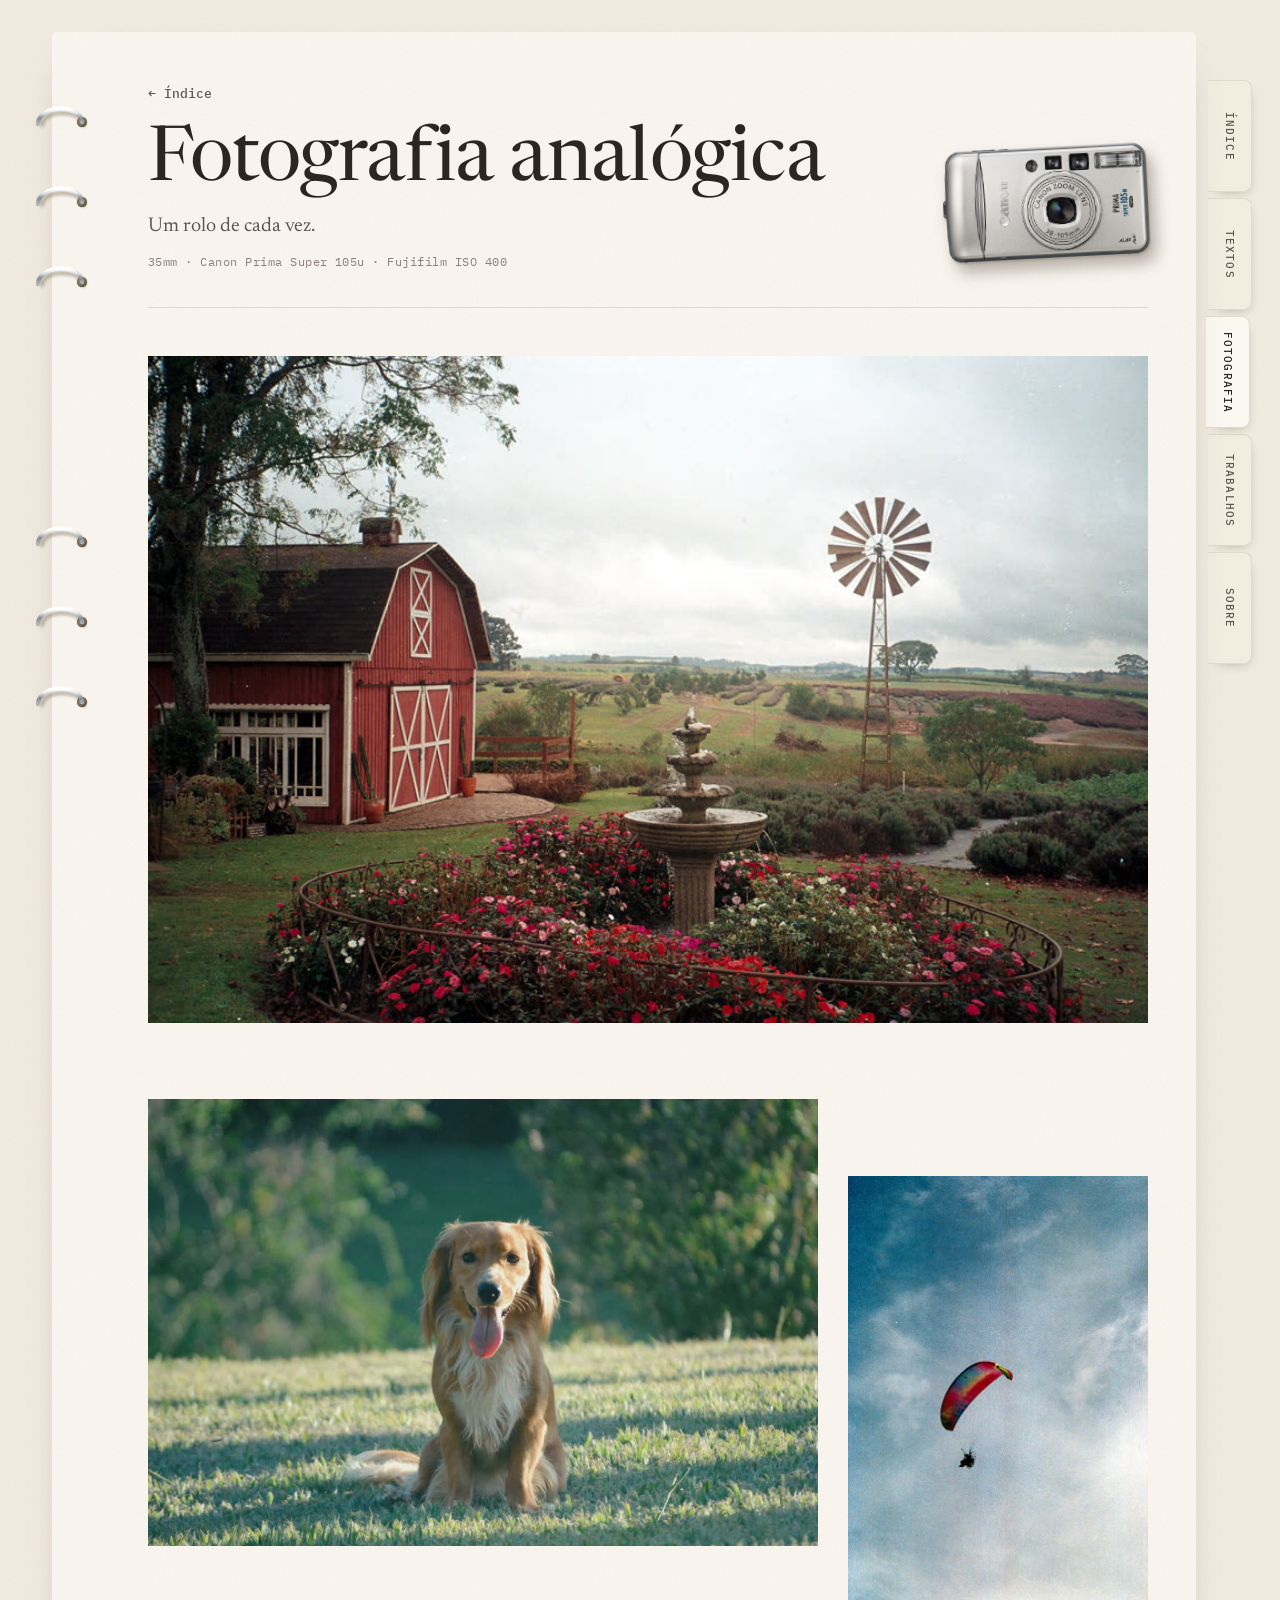
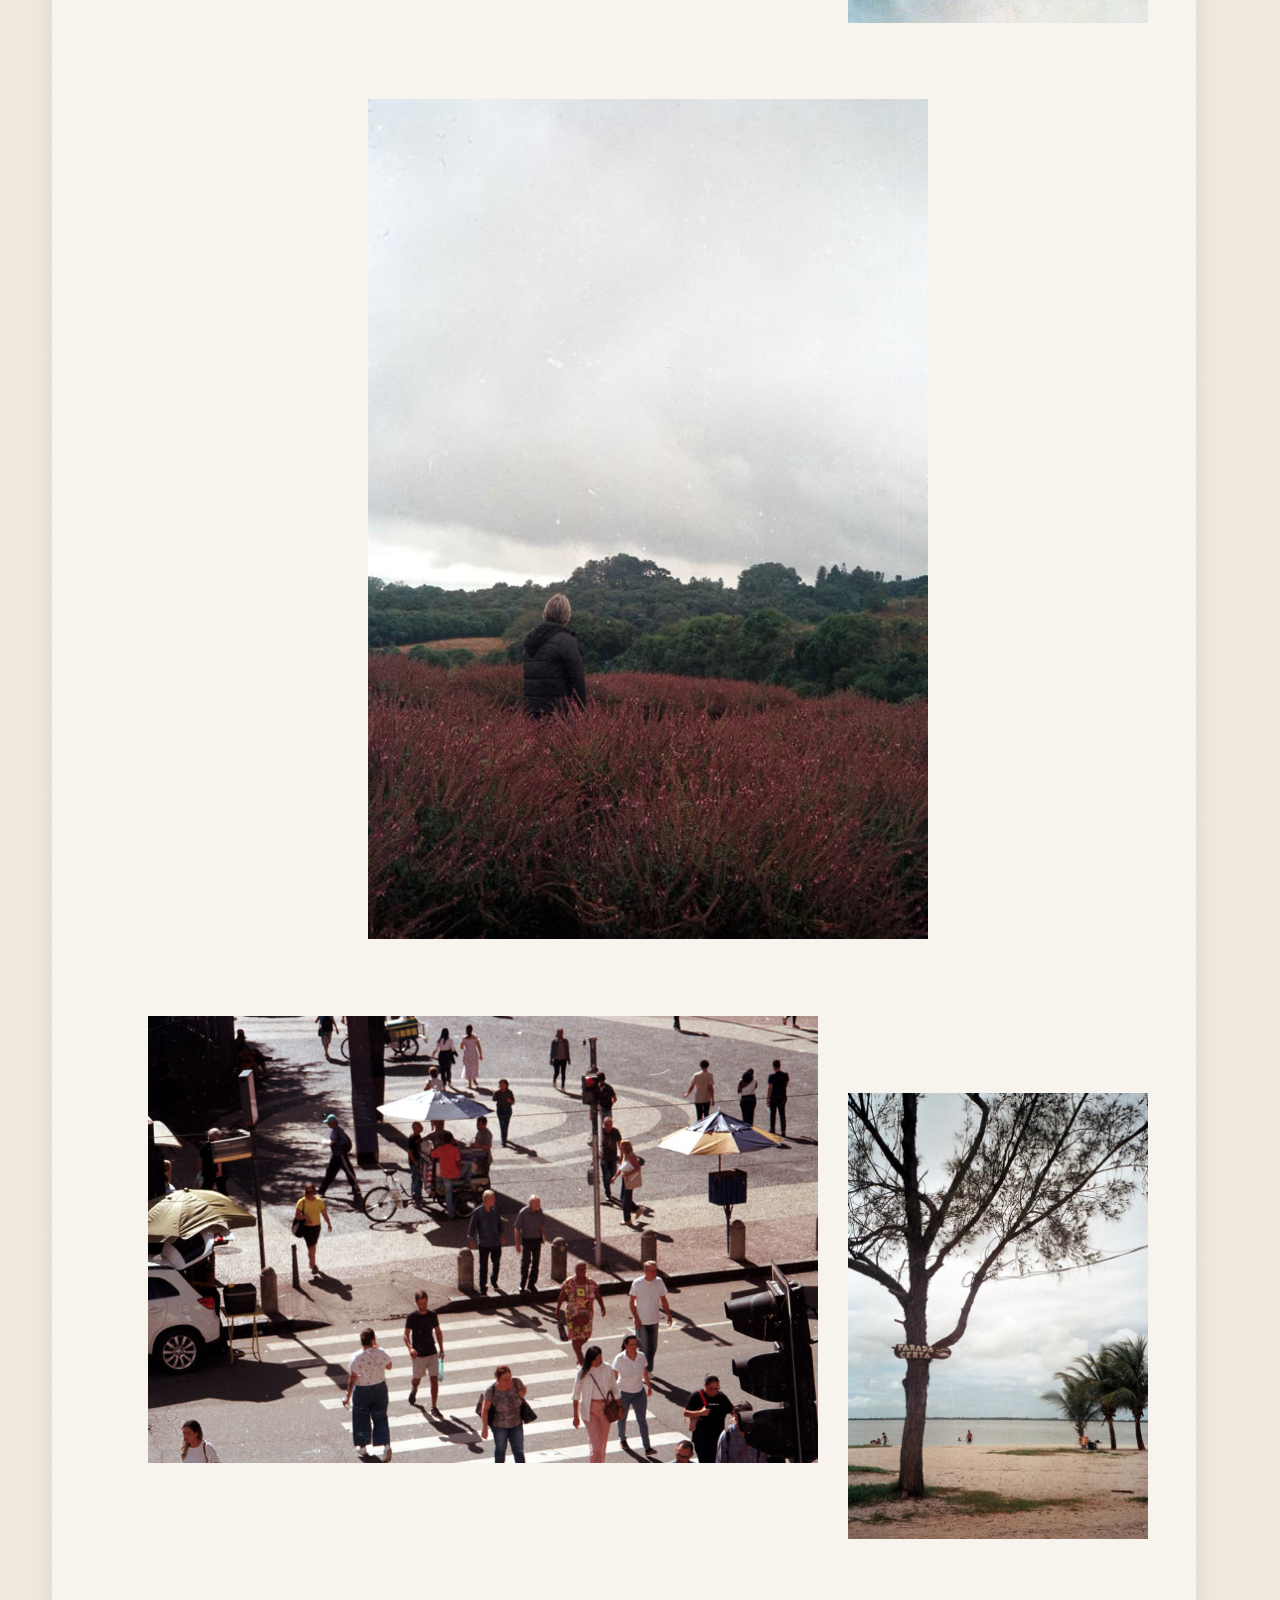
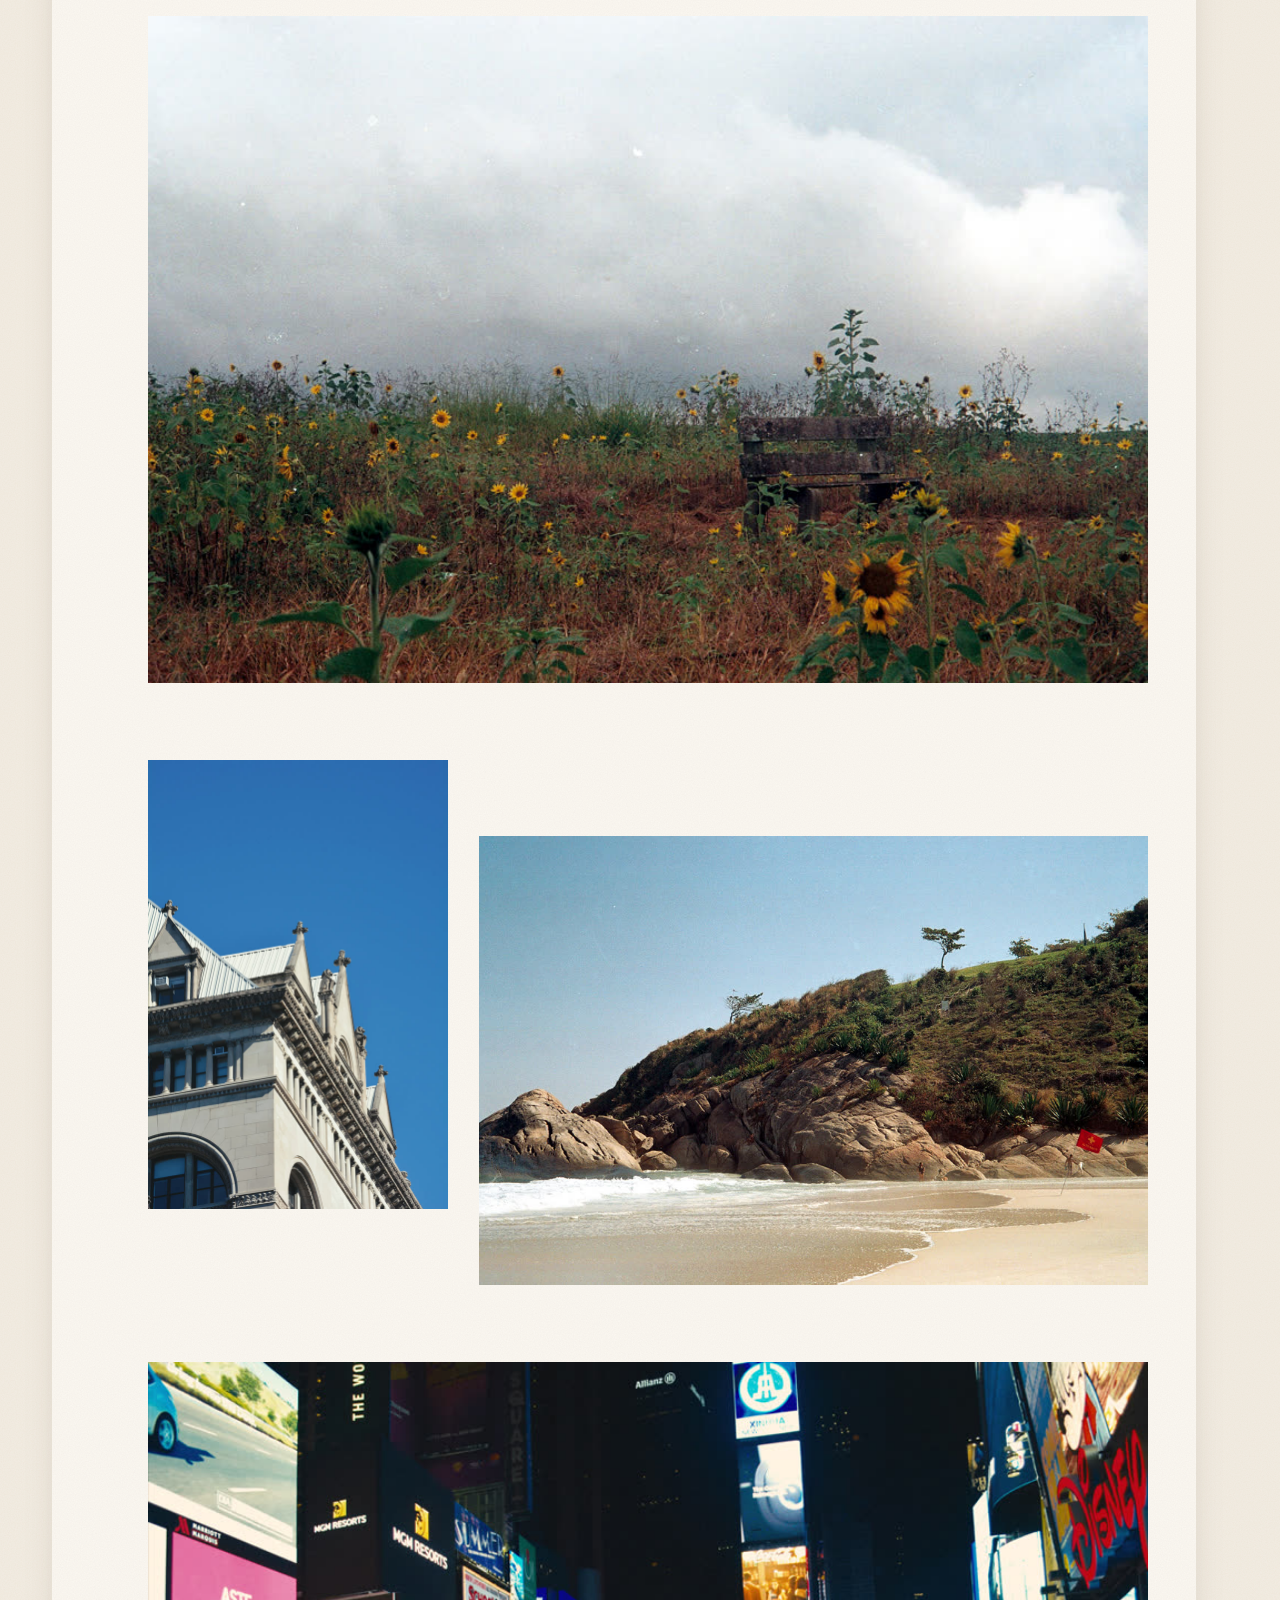
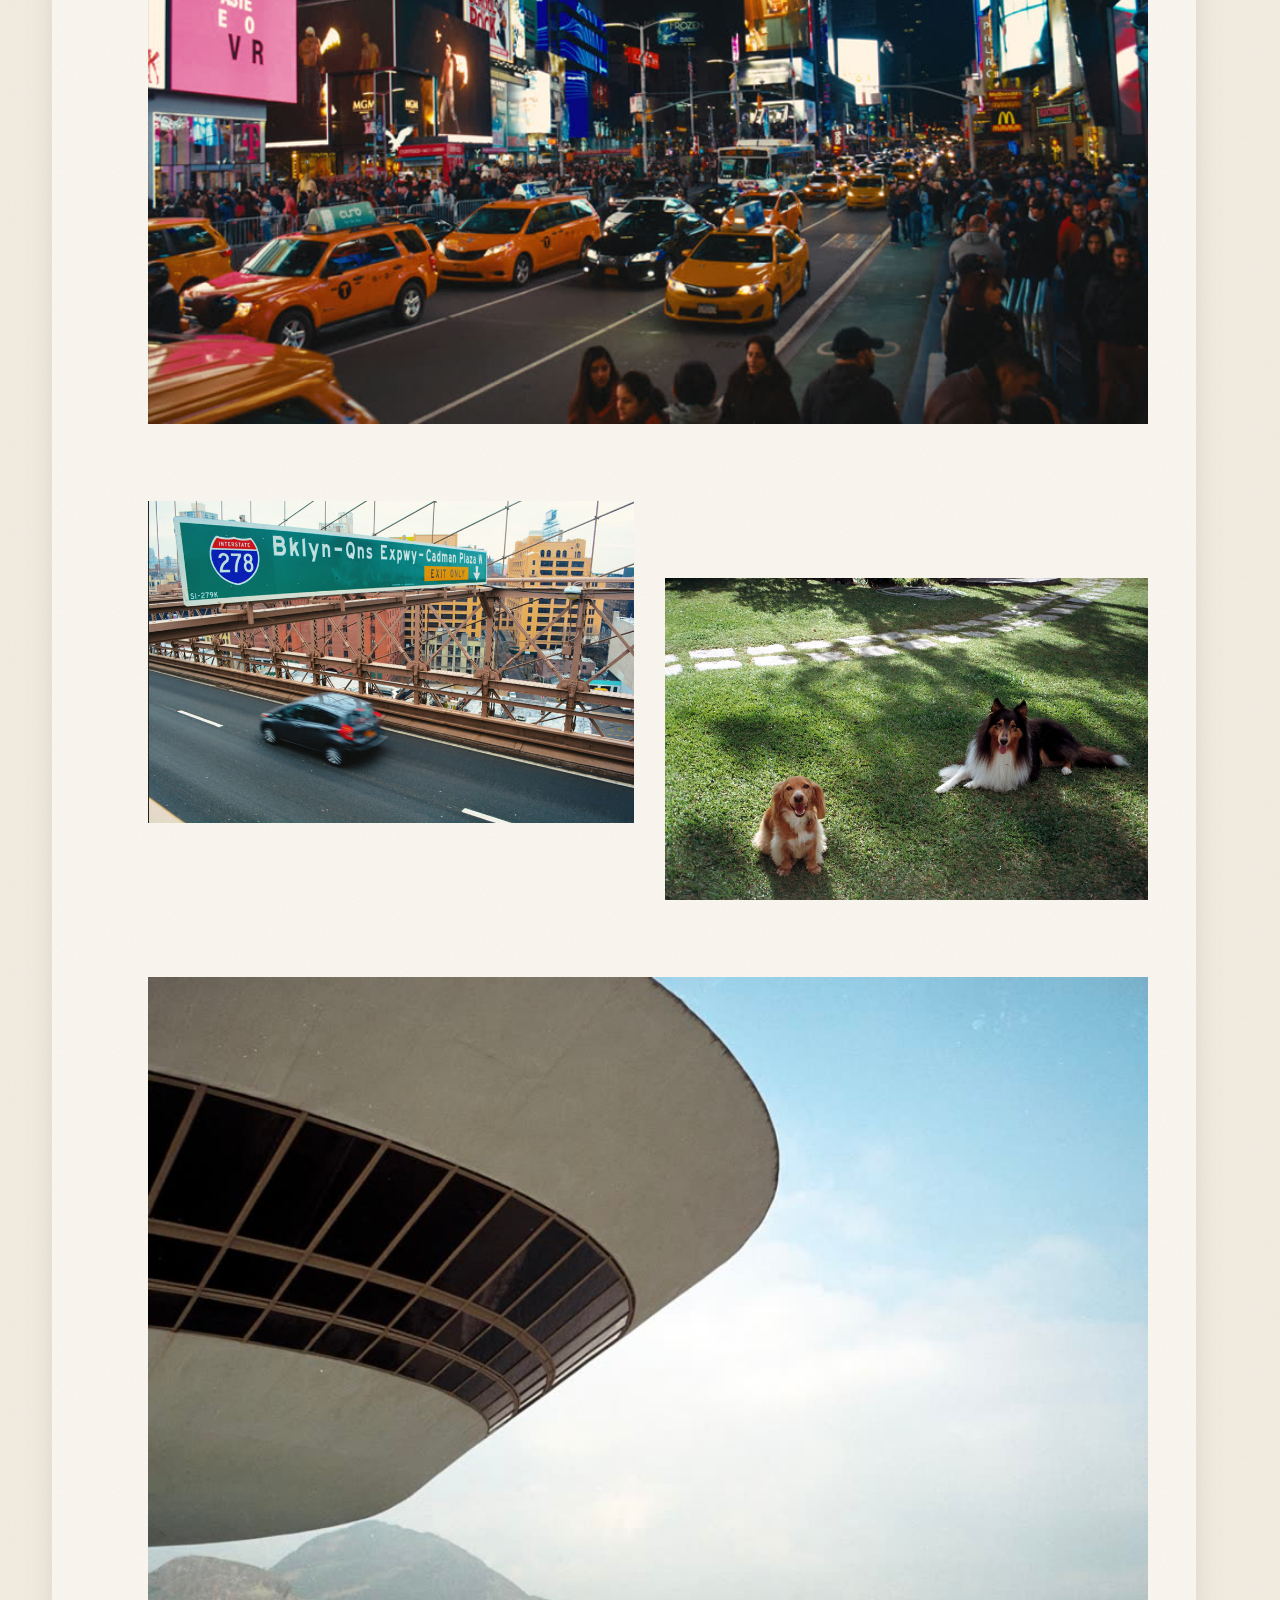
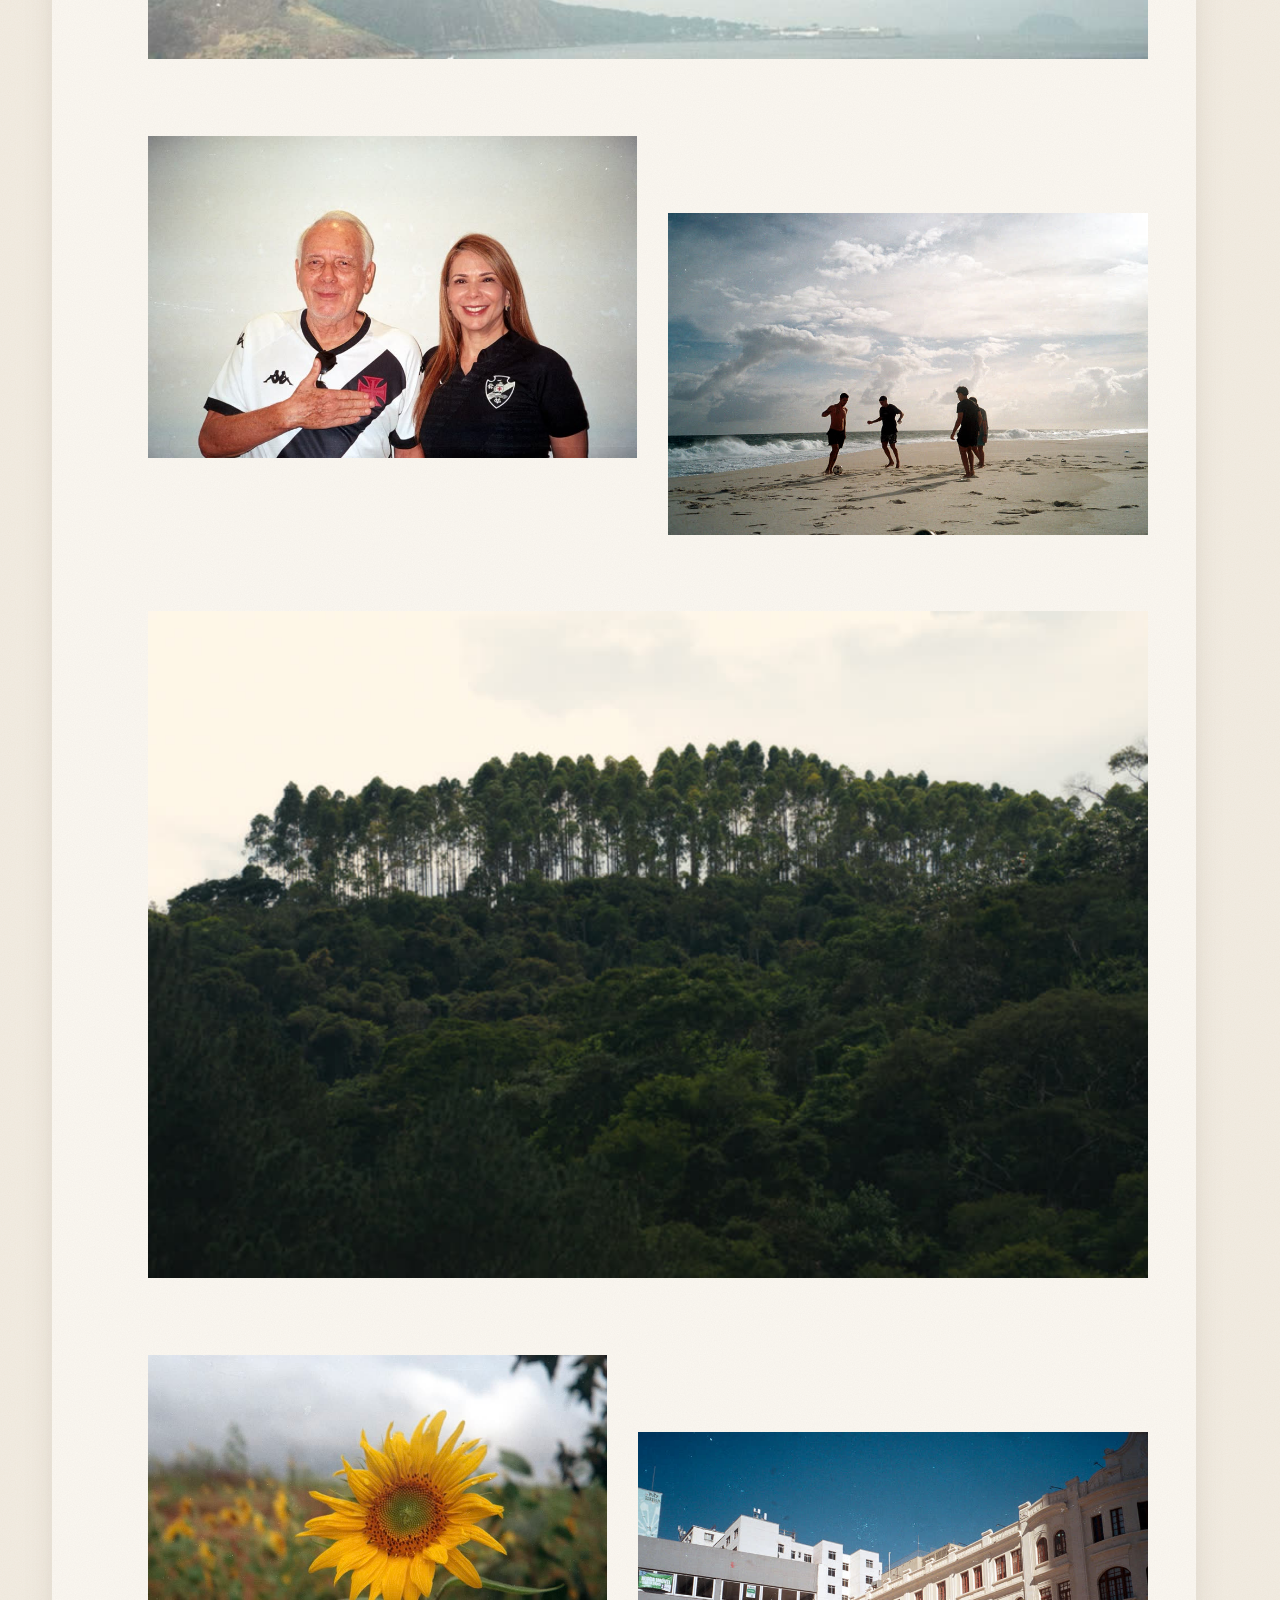
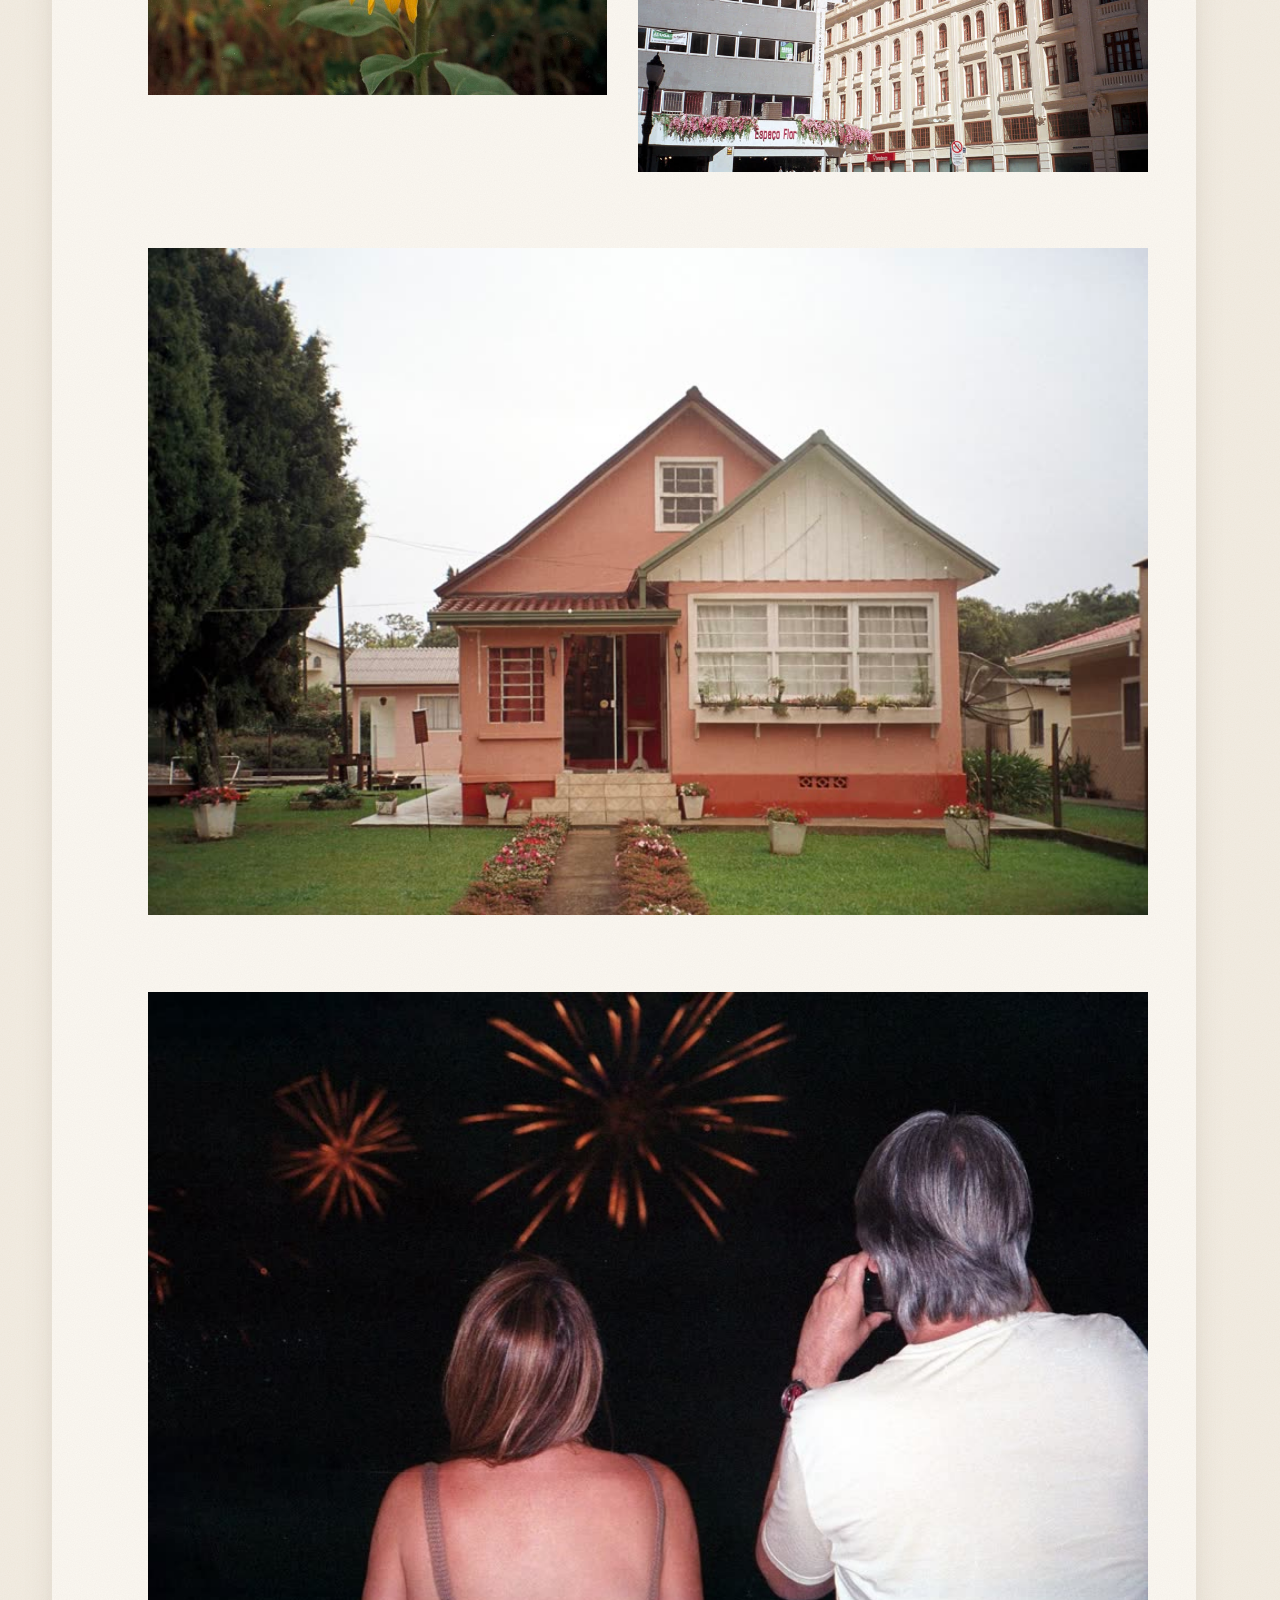
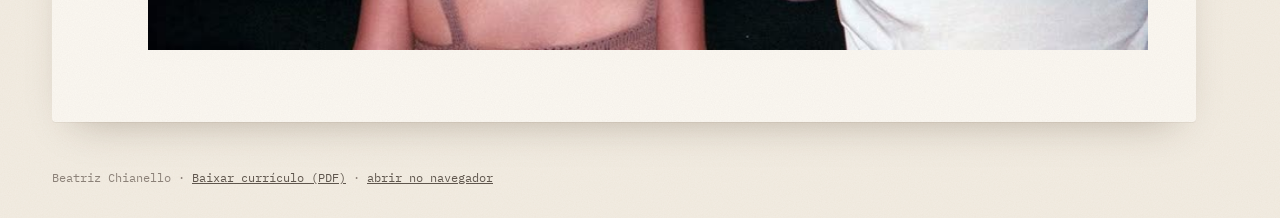
==== fotografia.html @ a3cbe28d "Publica portfólio Co-Authored-By: Claude Opus 5.5 <noreply@anthropic.com>" ====
<!doctype html>
<html lang="pt-BR">
<head>
  <meta charset="utf-8">
  <meta name="viewport" content="width=device-width, initial-scale=1">
  <title>Fotografia analógica · Beatriz Chianello</title>
  <meta name="description" content="Fotografias analógicas de Beatriz Chianello em 35mm.">
  <link rel="icon" href="assets/img/marca/fake-blonde-logo.png">
  <link rel="preconnect" href="https://fonts.googleapis.com">
  <link rel="preconnect" href="https://fonts.gstatic.com" crossorigin>
  <link href="https://fonts.googleapis.com/css2?family=Newsreader:ital,opsz,wght@0,6..72,400;0,6..72,500;1,6..72,400&family=Instrument+Sans:wght@400;500;600&family=IBM+Plex+Mono:wght@400;500;600&display=swap" rel="stylesheet">
  <link rel="stylesheet" href="assets/css/estilo.css">
</head>
<body data-pagina="fotografia">
  <div class="fichario interna">
    <nav aria-label="Divisórias">
      <ul class="divisorias">
        <li><a href="index.html">Índice</a></li>
        <li><a href="textos.html">Textos</a></li>
        <li><a href="fotografia.html" aria-current="page">Fotografia</a></li>
        <li><a href="trabalhos.html">Trabalhos</a></li>
        <li><a href="sobre.html">Sobre</a></li>
      </ul>
    </nav>
    <main class="folha" data-aviso>
      <div class="argolas borda" aria-hidden="true"><span class="argola" style="--y:90px"></span><span class="argola" style="--y:170px"></span><span class="argola" style="--y:250px"></span><span class="argola" style="--y:510px"></span><span class="argola" style="--y:590px"></span><span class="argola" style="--y:670px"></span></div>
      <a class="voltar" href="index.html">← Índice</a>
      <header class="cabeca cabeca-foto">
        <div>
          <h1>Fotografia analógica</h1>
          <p class="sub" data-editavel="fotografia.sub">Um rolo de cada vez. Toque numa foto para ampliar; ao fechar, você volta ao mesmo ponto da galeria.</p>
          <p class="ficha" data-ficha></p>
        </div>
        <div class="camera-area">
          <button type="button" class="camera" aria-pressed="false" aria-label="Canon Prima Super 105u: tirar uma foto e puxar a ponta do filme">
            <span class="filme" aria-hidden="true"></span>
            <img src="assets/img/marca/canon-prima.png" width="318" height="174" alt="">
            <span class="flash" aria-hidden="true"></span>
          </button>
        </div>
      </header>
      <div class="galeria" id="galeria"></div>
    </main>
  </div>
  <p class="rodape">Beatriz Chianello · <a href="assets/docs/Curriculo-Beatriz-Chianello.pdf" download="Curriculo-Beatriz-Chianello.pdf">Baixar currículo (PDF)</a> · <a href="assets/docs/Curriculo-Beatriz-Chianello.pdf" target="_blank" rel="noopener">abrir no navegador</a></p>
  <dialog class="lightbox" id="lightbox" aria-label="Imagem ampliada">
    <div class="barra"><span data-contador></span><button type="button" class="fechar">Fechar ✕</button></div>
    <div class="palco"></div>
    <p class="legenda"></p>
    <button type="button" class="seta ant" aria-label="Anterior">←</button>
    <button type="button" class="seta prox" aria-label="Próxima">→</button>
  </dialog>
  <script src="assets/js/conteudo.js"></script>
  <script src="assets/js/ajustes.js"></script>
  <script src="assets/js/paginas.js"></script>
  <script>
    if (/^(localhost|127\.0\.0\.1|\[::1\])$/.test(location.hostname)) {
      fetch("/__editor/ping").then(function (r) { if (r.ok) { var s = document.createElement("script"); s.src = "/__editor/editor.js"; document.body.appendChild(s); } }).catch(function () {});
    }
  </script>
  <script src="assets/js/camera.js"></script>
</body>
</html>
---- assets/css/estilo.css ----
/* ============ Tokens ============ */
:root {
  --mesa: #f3ede3;          /* fundo: branco quente */
  --papel: #fbf8f2;         /* folhas do fichário */
  --papel-2: #f6f0e4;
  --tinta: #2b2622;
  --tinta-2: #5f564d;
  --tinta-3: #8b8178;
  --linha: #e3d9c8;
  --rosa: #ec4f9f;          /* detalhe da referência de download */
  --rosa-fb: #f4a6c3;       /* rosa da logo Fake Blonde */
  --sombra-folha: 0 1px 0 rgba(60,40,20,.05), 0 18px 40px -22px rgba(60,40,20,.35);
  --serifa: "Newsreader", Georgia, "Times New Roman", serif;
  --texto: "Instrument Sans", system-ui, -apple-system, "Segoe UI", sans-serif;
  --mono: "IBM Plex Mono", ui-monospace, Consolas, monospace;
  --e1: 4px; --e2: 8px; --e3: 12px; --e4: 16px; --e5: 24px; --e6: 32px; --e7: 48px; --e8: 72px;
  --ease: cubic-bezier(.2,.7,.2,1);
  --textura: url("data:image/svg+xml;utf8,<svg xmlns='http://www.w3.org/2000/svg' width='220' height='220'><filter id='n'><feTurbulence type='fractalNoise' baseFrequency='.85' numOctaves='3' stitchTiles='stitch'/><feColorMatrix values='0 0 0 0 .35 0 0 0 0 .25 0 0 0 0 .15 0 0 0 .07 0'/></filter><rect width='100%' height='100%' filter='url(%23n)'/></svg>");
  /* argola: arco de metal cujas pontas caem nos furos (x=6 e x=50, y=19) */
  --argola: url("data:image/svg+xml;utf8,<svg xmlns='http://www.w3.org/2000/svg' width='56' height='26' viewBox='0 0 56 26'><defs><linearGradient id='m' x1='0' y1='0' x2='0' y2='1'><stop offset='0' stop-color='%23ffffff'/><stop offset='.35' stop-color='%23d4d6d8'/><stop offset='.6' stop-color='%23868a8f'/><stop offset='1' stop-color='%23b9bcbf'/></linearGradient><filter id='b' x='-20%' y='-40%' width='140%' height='180%'><feGaussianBlur stdDeviation='1.3'/></filter></defs><path d='M7.5 22 C 9 6, 47 6, 48.5 22' fill='none' stroke='rgba(50,30,10,.28)' stroke-width='4' stroke-linecap='round' filter='url(%23b)'/><path d='M6 19 C 7.5 3, 48.5 3, 50 19' fill='none' stroke='url(%23m)' stroke-width='4.2' stroke-linecap='round'/><path d='M10 12 C 18 6, 38 6, 46 12' fill='none' stroke='rgba(255,255,255,.75)' stroke-width='1' stroke-linecap='round'/></svg>");
}

*, *::before, *::after { box-sizing: border-box; }
html { -webkit-text-size-adjust: 100%; }
body {
  margin: 0;
  background: var(--mesa) var(--textura);
  color: var(--tinta);
  font: 16px/1.6 var(--texto);
  min-height: 100vh;
  display: flow-root;
}
img, video { display: block; max-width: 100%; height: auto; }
a { color: inherit; }
:focus-visible { outline: 2px solid var(--rosa); outline-offset: 3px; border-radius: 2px; }
.sr { position: absolute; width: 1px; height: 1px; overflow: hidden; clip: rect(0 0 0 0); white-space: nowrap; }

/* ============ Fichário (moldura comum) ============ */
.fichario {
  position: relative;
  max-width: 1240px;
  margin: var(--e6) auto var(--e7);
  padding: 0 64px 0 var(--e6);
}
.folha {
  position: relative;
  background: var(--papel) var(--textura);
  border-radius: 4px;
  box-shadow: var(--sombra-folha);
}

/* furos + argolas: mesmas posições (--y) nos dois lados */
.furo {
  position: absolute; top: var(--y); width: 11px; height: 11px; margin: -5.5px 0 0 -5.5px;
  border-radius: 50%; background: #d9cfbf;
  box-shadow: inset 0 1.5px 2px rgba(40,25,10,.45), 0 .5px 0 rgba(255,255,255,.8);
  pointer-events: none;
}
.argola {
  position: absolute; z-index: 6; top: var(--y); width: 56px; height: 26px; margin-top: -19px;
  background: var(--argola) no-repeat center / 56px 26px;
  pointer-events: none;
}

/* Índice: argolas atravessam o vão entre as páginas (furos a 22px do vão) */
.abertura .esq .furo { left: calc(100% - 22px); }
.abertura .dir .furo { left: 22px; }
.abertura .argola { left: 50%; margin-left: -28px; }

/* Internas: furos a 30px da borda esquerda; argola dá a volta pela borda */
.interna > .folha > .furo { left: 30px; }
.interna > .folha > .argola { left: -14px; }

/* divisórias (navegação) */
.divisorias {
  position: absolute; right: 8px; top: 48px;
  display: flex; flex-direction: column; gap: 6px;
  margin: 0; padding: 0; list-style: none;
}
.divisorias a {
  display: flex; align-items: center; justify-content: center;
  writing-mode: vertical-rl;
  width: 44px; height: clamp(98px, 13vh, 112px);
  background: var(--papel-2) var(--textura);
  border: 1px solid var(--linha); border-left: 0;
  border-radius: 0 8px 8px 0;
  font: 500 11px/1 var(--mono); letter-spacing: .1em; text-transform: uppercase;
  color: var(--tinta-2); text-decoration: none;
  box-shadow: 3px 6px 12px -8px rgba(60,40,20,.4);
  transition: transform .2s var(--ease), color .2s, background-color .2s;
}
.divisorias a:hover, .divisorias a:focus-visible { transform: translateX(4px); color: var(--tinta); }
.divisorias a[aria-current="page"] { background: var(--papel); color: var(--tinta); transform: translateX(-2px); }

/* ============ Índice: abertura de duas páginas, cabe na tela ============ */
.fichario.abre { margin-top: clamp(12px, 2.4vh, 32px); margin-bottom: clamp(12px, 2.4vh, 32px); }
.abertura {
  display: grid; grid-template-columns: 1fr 1fr;
  height: clamp(560px, calc(100vh - 2 * clamp(12px, 2.4vh, 32px)), 820px);
  height: clamp(560px, calc(100dvh - 2 * clamp(12px, 2.4vh, 32px)), 820px);
}
.abertura > .folha { padding: clamp(24px, 4.4vh, 48px) clamp(32px, 4vw, 52px); }
.abertura .esq { border-radius: 4px 0 0 4px; padding-right: 64px; display: flex; flex-direction: column; }
.abertura .dir { border-radius: 0 4px 4px 0; padding-left: 64px; box-shadow: var(--sombra-folha), inset 14px 0 18px -16px rgba(60,40,20,.35); display: flex; flex-direction: column; }

.foto-principal { position: relative; margin: 6px 0 0; align-self: flex-start; }
.foto-principal .moldura {
  background: #fff; padding: 9px 9px 30px;
  box-shadow: 0 10px 24px -14px rgba(40,25,10,.5);
  transform: rotate(-1.2deg);
}
.foto-principal img { height: clamp(170px, 31vh, 320px); width: auto; aspect-ratio: 1740/1080; object-fit: cover; max-width: 100%; }
.foto-principal figcaption { position: absolute; left: 20px; bottom: 8px; font: 12px/1 var(--mono); color: var(--tinta-3); transform: rotate(-1.2deg); }
.fita {
  position: absolute; width: 88px; height: 24px; top: -10px; left: 50%;
  background: rgba(233, 220, 195, .78);
  transform: translateX(-50%) rotate(-3deg);
  box-shadow: 0 1px 2px rgba(0,0,0,.08);
}
.apres-topo { margin-top: auto; margin-bottom: auto; padding-top: clamp(40px, 7vh, 72px); }
.nome { font: 400 clamp(34px, 5.4vh, 54px)/1.02 var(--serifa); letter-spacing: -.01em; margin: 0 0 var(--e3); }
.apresentacao { max-width: 38ch; color: var(--tinta-2); margin: 0; font-size: clamp(15px, 1.9vh, 17px); line-height: 1.55; }

/* Creative Licence */
.licenca-area { position: absolute; right: -48px; bottom: -44px; z-index: 4; }
.licenca {
  position: relative; display: grid; grid-template-columns: 64px 1fr; gap: 10px; align-items: center;
  width: 240px; padding: 11px 14px 11px 11px;
  background: #fbf3c9;
  border: 1px solid rgba(120,100,40,.25); border-radius: 10px;
  box-shadow: inset 0 0 0 4px rgba(255,255,255,.55), 0 14px 26px -14px rgba(40,25,10,.55);
  transform: rotate(4deg);
  transition: transform .35s var(--ease);
  color: var(--tinta); text-decoration: none;
}
.licenca:hover, .licenca:focus-visible { transform: rotate(1deg) translateY(-4px); }
.licenca .retrato { width: 64px; height: 80px; background: #fff; border-radius: 4px; overflow: hidden; box-shadow: inset 0 0 0 1px rgba(0,0,0,.06); }
.licenca .retrato img { width: 100%; height: 100%; object-fit: cover; object-position: 50% 0; image-rendering: pixelated; }
.licenca .tipo { font: 600 9px/1 var(--mono); letter-spacing: .16em; text-transform: uppercase; color: #8a7420; display: block; margin-bottom: 4px; }
.licenca strong { display: block; font: 500 17px/1.1 var(--serifa); }
.licenca small { display: block; font-size: 11.5px; line-height: 1.3; color: var(--tinta-2); margin-top: 3px; }
/* clipe + folha "Sobre mim" presa à carteirinha */
.clipe-sobre {
  position: absolute; right: 16px; top: -46px; z-index: -1;
  display: block; padding: 10px 14px 22px; width: 116px;
  background: var(--papel) var(--textura);
  border: 1px solid var(--linha);
  box-shadow: 0 8px 18px -12px rgba(40,25,10,.45);
  transform: rotate(7deg);
  font: italic 400 17px/1.1 var(--serifa); color: var(--tinta); text-decoration: none;
  transition: transform .3s var(--ease);
}
.clipe-sobre:hover, .clipe-sobre:focus-visible { transform: rotate(9deg) translate(2px, -10px); }
.clipe-sobre svg { position: absolute; left: 18px; bottom: -30px; width: 20px; height: 48px; }

/* ============ Pastas (só o nome) ============ */
.pastas-titulo { font: 500 12px/1 var(--mono); letter-spacing: .02em; color: var(--tinta-3); margin: 0 0 clamp(20px, 4vh, 36px); }
.pastas {
  --h-pasta: clamp(104px, 24vh, 214px);
  flex: 1; display: grid; grid-template-columns: 1fr 1fr; align-content: center;
  gap: clamp(14px, 3vh, 30px) var(--e6); margin: 0; padding: 0; list-style: none;
}
.pasta-link { display: block; text-decoration: none; color: inherit; width: min(100%, calc(var(--h-pasta) * 1.25)); }
.pasta { position: relative; aspect-ratio: 5 / 4; margin: 0 0 var(--e3); }
.pasta .fundo {
  position: absolute; inset: 10% 0 0 0;
  border-radius: 4px 12px 12px 12px;
  background: var(--cor-fundo, #ddd2bf);
}
.pasta .fundo::before { /* aba */
  content: ""; position: absolute; left: 0; top: -13%; width: 42%; height: 15%;
  background: inherit; border-radius: 10px 14px 0 0;
  clip-path: polygon(0 0, 82% 0, 100% 100%, 0 100%);
}
.pasta .dentro { position: absolute; inset: -4% 7% 22% 7%; }
.pasta .frente {
  position: absolute; left: 0; right: 0; bottom: 0; height: 70%;
  border-radius: 12px;
  background: var(--cor-frente, #efe6d6);
  box-shadow: 0 -1px 0 rgba(255,255,255,.7) inset, 0 16px 26px -16px rgba(40,25,10,.55), 0 2px 4px rgba(40,25,10,.08);
  display: grid; place-items: center;
}
.pasta .frente::after { /* vinco */
  content: ""; position: absolute; left: 10%; right: 10%; bottom: 15%; height: 2px;
  border-top: 1px solid rgba(0,0,0,.06); border-bottom: 1px solid rgba(255,255,255,.5);
}
.pasta .dentro > * { transition: transform .35s var(--ease); }
.pasta-link:hover .dentro > *, .pasta-link:focus-visible .dentro > * { transform: translateY(-7px) rotate(var(--r, 0deg)); }
.pasta-link:hover .dentro > :nth-child(2), .pasta-link:focus-visible .dentro > :nth-child(2) { transform: translateY(-11px) rotate(var(--r, 0deg)); }
.rotulo { font: 400 clamp(19px, 2.6vh, 24px)/1.15 var(--serifa); margin: 0; }

/* papéis só com pauta */
.folhinha {
  position: absolute; height: 92%; background: var(--papel); border: 1px solid var(--linha);
  box-shadow: 0 2px 6px rgba(40,25,10,.12); transform: rotate(var(--r, 0deg));
}
.folhinha::before { content: ""; position: absolute; inset: 16% 12% 10%; background: repeating-linear-gradient(transparent 0 9px, var(--linha) 9px 10px); }
.pasta--textos { --cor-fundo: #d8c8a8; --cor-frente: #e9dcc3; }
.folhinha.f1 { left: 2%; top: 10%; width: 58%; --r: -5deg; }
.folhinha.f2 { right: 2%; top: 0; width: 56%; --r: 4deg; }

/* Fotografia: conjunto saindo de trás da aba + frente translúcida */
.pasta--fotos { --cor-fundo: #d5d5d1; --cor-frente: rgba(250, 249, 246, .55); }
.pasta--fotos .frente { backdrop-filter: blur(8px) saturate(1.05); -webkit-backdrop-filter: blur(8px) saturate(1.05); border: 1px solid rgba(255,255,255,.75); }
.mini-foto { position: absolute; background: #fff; padding: 4px; border-radius: 6px; box-shadow: 0 3px 8px rgba(40,25,10,.22); transform: rotate(var(--r, 0deg)); transform-origin: 50% 100%; }
.mini-foto img { width: 100%; height: 100%; object-fit: cover; border-radius: 3px; }
.pasta--fotos .dentro { inset: -16% 6% 24% 6%; }
.mini-foto.m1 { left: 0; top: 16%; width: 52%; aspect-ratio: 3/2; --r: -9deg; }
.mini-foto.m2 { left: 26%; top: 2%; width: 46%; aspect-ratio: 3/2; --r: -1deg; z-index: 2; }
.mini-foto.m3 { right: -2%; top: 12%; width: 50%; aspect-ratio: 3/2; --r: 8deg; }

/* Trabalhos */
.pasta--trabalhos { --cor-fundo: #7a5443; --cor-frente: #8d6350; }
.capinha { position: absolute; width: 56%; aspect-ratio: 4/3; background: #fff; padding: 4px; box-shadow: 0 3px 8px rgba(0,0,0,.25); transform: rotate(var(--r,0deg)); }
.capinha img { width: 100%; height: 100%; object-fit: cover; }
.capinha.c1 { left: 2%; top: 6%; --r: -5deg; }
.capinha.c2 { right: 2%; top: 0; --r: 4deg; }

/* Currículo: rosa translúcido com seta */
.pasta--cv { --cor-fundo: #f468b0; --cor-frente: rgba(252, 160, 205, .78); }
.pasta--cv .frente { backdrop-filter: blur(6px); -webkit-backdrop-filter: blur(6px); }
.pasta--cv .frente svg { width: 24%; max-width: 54px; height: auto; transition: transform .3s var(--ease); }
.pasta-link:hover .pasta--cv .frente svg, .pasta-link:focus-visible .pasta--cv .frente svg { transform: translateY(5px); }
.pasta--cv .dentro .folhinha { left: 20%; top: 2%; width: 60%; --r: 2deg; }

/* ============ Páginas internas ============ */
.interna > .folha { padding: var(--e7) var(--e7) var(--e8) 96px; min-height: calc(100vh - 96px); }
.cabeca { display: flex; flex-wrap: wrap; align-items: flex-end; justify-content: space-between; gap: var(--e4); margin-bottom: var(--e7); border-bottom: 1px solid var(--linha); padding-bottom: var(--e5); }
.voltar { display: inline-flex; align-items: center; gap: 6px; font: 500 13px/1 var(--mono); color: var(--tinta-2); text-decoration: none; margin-bottom: var(--e5); }
.voltar:hover, .voltar:focus-visible { color: var(--tinta); }
.cabeca h1 { font: 400 clamp(40px, 6vw, 76px)/1 var(--serifa); margin: 0; letter-spacing: -.01em; }
.cabeca .sub { margin: 12px 0 0; max-width: 46ch; color: var(--tinta-2); font: 400 20px/1.45 var(--serifa); }
.ficha { font: 12px/1.5 var(--mono); color: var(--tinta-3); letter-spacing: .04em; }
.atalho { font: 500 13px/1 var(--mono); color: var(--tinta-2); text-underline-offset: 4px; }
.atalho:hover, .atalho:focus-visible { color: var(--rosa); }
.carimbo { display: inline-block; padding: 2px 6px; border: 1.5px solid #c4352b; color: #c4352b; font: 600 10px/1.2 var(--mono); letter-spacing: .1em; text-transform: uppercase; transform: rotate(-3deg); }
.aviso-rascunho { background: #fff3b8; border: 1px dashed #c9a400; padding: 10px 14px; font: 13px/1.4 var(--mono); margin-bottom: var(--e5); }

/* Textos: seção */
.frente-textos { margin-bottom: var(--e8); }
.frente-textos > header { display: grid; grid-template-columns: minmax(0, 300px) 1fr; gap: var(--e6); margin-bottom: var(--e4); align-items: start; }
.frente-textos h2 { display: flex; align-items: center; gap: 10px; font: 400 32px/1.05 var(--serifa); margin: 0; }
.frente-textos h2 img { width: 30px; height: auto; }
.frente-textos h2 small { display: block; font: 12px/1.4 var(--mono); color: var(--tinta-3); margin-top: 6px; }
.frente-textos > header p { margin: 0; color: var(--tinta-2); max-width: 56ch; }
.credito { font: 12px/1.5 var(--mono); color: var(--tinta-3); margin-top: 6px !important; }
.folhas { display: grid; grid-template-columns: repeat(auto-fill, minmax(260px, 1fr)); gap: var(--e5); list-style: none; margin: 0; padding: 0; }

/* Folha com hover: a frente sobe dentro do espaço reservado (nunca passa do topo do item) */
.texto { --sobe: 92px; position: relative; height: calc(310px + var(--sobe)); }
.texto a { position: absolute; inset: 0; display: block; text-decoration: none; color: inherit; }
.texto .verso {
  position: absolute; left: 8px; right: 8px; bottom: 0; height: 150px;
  background: var(--papel-2); border: 1px solid var(--linha);
  padding: 14px 16px; display: flex; align-items: flex-end;
}
.texto .verso p { margin: 0; font: italic 400 15px/1.42 var(--serifa); color: var(--tinta-2); }
.texto .rosto {
  position: absolute; left: 0; right: 0; bottom: 0; height: 310px; overflow: hidden;
  background: var(--papel) var(--textura); border: 1px solid var(--linha);
  box-shadow: 0 10px 20px -14px rgba(40,25,10,.45);
  display: flex; flex-direction: column;
  transition: transform .45s var(--ease);
}
.texto .capa-post { position: relative; height: 128px; margin: 10px 10px 0; overflow: hidden; background: var(--papel-2); }
.texto .capa-post img { width: 100%; height: 100%; object-fit: cover; opacity: .34; filter: saturate(.75) contrast(.95); mix-blend-mode: multiply; }
.texto .capa-post::after { content: ""; position: absolute; inset: 0; background: linear-gradient(transparent 55%, var(--papel)); }
.texto .logo-fb { position: absolute; right: 12px; top: 12px; width: 26px; height: auto; z-index: 2; filter: drop-shadow(0 1px 1px rgba(0,0,0,.12)); }
.texto .corpo-folha { padding: 6px 18px 16px; display: flex; flex-direction: column; flex: 1; }
.texto time { font: 12px/1 var(--mono); color: var(--tinta-3); letter-spacing: .04em; }
.texto h3 { font: 400 22px/1.15 var(--serifa); margin: 8px 0 4px; text-wrap: balance; }
.texto .subtitulo { margin: 0; font-size: 13.5px; line-height: 1.4; color: var(--tinta-2); }
.texto .ler { margin-top: auto; font: 500 12.5px/1 var(--mono); color: var(--tinta-2); }
.texto .ler::after { content: " ↗"; }
.texto a:hover .rosto, .texto a:focus-visible .rosto { transform: translateY(calc(-1 * var(--sobe))); }
.texto a:hover .ler, .texto a:focus-visible .ler { color: var(--rosa); }
.texto a:focus-visible { outline: none; }
.texto a:focus-visible .rosto { outline: 2px solid var(--rosa); outline-offset: 3px; }
/* folhas sem capa (Outros textos) */
.texto.simples { height: calc(250px + var(--sobe)); }
.texto.simples .rosto { height: 250px; }
.texto.simples .corpo-folha { padding-top: 20px; }
.texto .carimbo { align-self: flex-start; margin-top: 6px; }

/* Caneta Fake Blonde */
.caneta {
  position: absolute; z-index: 8; right: 12px; top: 300px;
  width: 26px; height: 150px; padding: 0; border: 0; background: none; cursor: pointer;
  transform: rotate(16deg); transform-origin: 50% 0;
  transition: transform .3s var(--ease);
}
.caneta svg { width: 100%; height: 100%; overflow: visible; filter: drop-shadow(2px 4px 3px rgba(40,25,10,.25)); }
.caneta:hover, .caneta:focus-visible { transform: rotate(10deg) translateY(-4px); }
.caneta[aria-pressed="true"] { transform: rotate(-22deg) translate(-10px, 6px); }
.caneta-dica {
  position: absolute; z-index: 8; right: 8px; top: 462px; margin: 0; width: 120px; text-align: right;
  font: italic 400 14px/1.2 var(--serifa); color: var(--tinta-3);
  opacity: 0; transition: opacity .25s;
}
.caneta:hover + .caneta-dica, .caneta:focus-visible + .caneta-dica, .caneta[aria-pressed="true"] + .caneta-dica { opacity: 1; }
.rabisco { position: absolute; inset: 0; z-index: 7; pointer-events: none; }
.rabiscando .rabisco { pointer-events: auto; cursor: crosshair; touch-action: none; }

/* Fotografia: galeria de ensaio */
.galeria { display: flex; flex-direction: column; gap: clamp(28px, 6vw, 88px); }
.galeria .linha { display: flex; gap: clamp(14px, 2.4vw, 32px); align-items: flex-start; }
.galeria .linha.grande { justify-content: center; }
.galeria .linha.grande.paisagem figure { width: 100%; }
.galeria .linha.grande.retrato figure { width: min(62%, 560px); }
.galeria .linha.par figure:nth-child(2) { margin-top: clamp(24px, 6vw, 80px); }
.galeria figure { margin: 0; }
.galeria button { all: unset; display: block; cursor: zoom-in; width: 100%; }
.galeria button:focus-visible { outline: 2px solid var(--rosa); outline-offset: 4px; }
.galeria img { width: 100%; height: auto; background: var(--papel-2); }
.galeria figcaption { font: 12px/1.4 var(--mono); color: var(--tinta-3); margin-top: 8px; }

.lightbox { border: 0; padding: 0; margin: 0; width: 100vw; height: 100dvh; max-width: none; max-height: none; background: rgba(28, 24, 20, .95); color: #f3ede3; }
.lightbox::backdrop { background: transparent; }
.lightbox[open] { display: grid; grid-template-rows: auto 1fr auto; }
.lightbox .barra { display: flex; justify-content: space-between; align-items: center; padding: 14px 18px; font: 12px/1 var(--mono); letter-spacing: .08em; }
.lightbox .palco { display: grid; place-items: center; min-height: 0; padding: 0 64px; }
.lightbox .palco img, .lightbox .palco video { max-width: 100%; max-height: calc(100dvh - 120px); object-fit: contain; }
.lightbox button { background: none; border: 1px solid rgba(243,237,227,.35); color: inherit; font: 12px/1 var(--mono); letter-spacing: .04em; padding: 10px 14px; border-radius: 6px; cursor: pointer; }
.lightbox button:hover { border-color: #f3ede3; }
.lightbox .seta { position: fixed; top: 50%; transform: translateY(-50%); padding: 14px 16px; }
.lightbox .seta.ant { left: 12px; } .lightbox .seta.prox { right: 12px; }
.lightbox .legenda { padding: 12px 18px 18px; min-height: 44px; font: 12px/1.4 var(--mono); color: #c9bfb2; text-align: center; }

/* ============ Trabalhos ============ */
.projetos { display: flex; flex-direction: column; gap: var(--e8); }
.projeto .topo { display: grid; grid-template-columns: minmax(0, 1.1fr) minmax(0, 1fr); gap: var(--e6) var(--e7); align-items: start; }
.projeto .capa { position: relative; background: #fff; padding: 10px; box-shadow: 0 12px 24px -16px rgba(40,25,10,.55); }
.projeto .capa img { width: 100%; aspect-ratio: 4/3; object-fit: cover; }
.projeto .capa.retrato { justify-self: center; width: min(100%, 420px); }
.projeto .capa.retrato img { aspect-ratio: 4/5; }
.projeto .papel { font: 12.5px/1.4 var(--mono); color: var(--tinta-3); margin: 0 0 10px; }
.projeto h2 { font: 400 clamp(30px, 3.4vw, 44px)/1.05 var(--serifa); margin: 0 0 var(--e4); }
.projeto .resumo { margin: 0 0 var(--e4); color: var(--tinta-2); max-width: 52ch; }
.projeto .intro p { font: 400 20px/1.5 var(--serifa); margin: 0 0 var(--e4); max-width: 44ch; }
.projeto details { margin-top: var(--e5); }
.projeto summary {
  list-style: none; cursor: pointer; display: inline-flex; align-items: center; gap: 8px;
  margin-left: calc(52.4% + 8px);
  font: 500 13px/1 var(--mono); color: var(--tinta-2);
  padding: 10px 14px; border: 1px solid var(--linha); border-radius: 6px; background: var(--papel-2);
}
.projeto summary::-webkit-details-marker { display: none; }
.projeto summary::before { content: "+"; font-size: 15px; }
.projeto details[open] summary::before { content: "−"; }
.projeto summary:hover, .projeto summary:focus-visible { color: var(--tinta); border-color: var(--tinta-3); }
.projeto .aberto { border-top: 1px solid var(--linha); margin-top: var(--e5); padding-top: var(--e6); }
.projeto .aberto > p { max-width: 64ch; font-size: 17px; }
.galeria-projeto { display: grid; grid-template-columns: 1fr 1fr; gap: var(--e5); margin-top: var(--e6); }
.galeria-projeto .destaque { grid-column: 1 / -1; }
.galeria-projeto img { width: 100%; }
.em-breve .capa img { filter: grayscale(.4) opacity(.7); }
.selo-breve {
  position: absolute; right: 22px; top: 22px; padding: 6px 12px;
  background: var(--papel); border: 1.5px solid var(--tinta); color: var(--tinta);
  font: 600 12px/1 var(--mono); letter-spacing: .1em; text-transform: uppercase; transform: rotate(4deg);
}

/* Social Media: cases por cliente em carrossel */
.mosaico { position: relative; height: clamp(300px, 34vw, 420px); }
.mosaico img { position: absolute; width: 46%; aspect-ratio: 4/5; object-fit: cover; background: #fff; padding: 6px; box-shadow: 0 12px 24px -14px rgba(40,25,10,.55); transition: transform .4s var(--ease); }
.mosaico img:nth-child(1) { left: 2%; top: 10%; transform: rotate(-6deg); }
.mosaico img:nth-child(2) { left: 28%; top: 0; z-index: 2; transform: rotate(1deg); }
.mosaico img:nth-child(3) { right: 2%; top: 14%; transform: rotate(7deg); }
.case { margin-top: var(--e7); }
.case header { display: flex; flex-wrap: wrap; align-items: flex-end; justify-content: space-between; gap: var(--e3) var(--e5); margin-bottom: var(--e4); }
.case h3 { font: 400 28px/1.1 var(--serifa); margin: 0; }
.case header p { margin: 4px 0 0; color: var(--tinta-2); max-width: 60ch; font-size: 15px; }
.carrossel-ctrl { display: flex; gap: 6px; }
.carrossel-ctrl button {
  width: 40px; height: 40px; border-radius: 50%; border: 1px solid var(--linha); background: var(--papel);
  font: 16px/1 var(--texto); color: var(--tinta); cursor: pointer;
}
.carrossel-ctrl button:hover, .carrossel-ctrl button:focus-visible { border-color: var(--tinta-3); }
.carrossel-ctrl button:disabled { opacity: .35; cursor: default; }
.carrossel {
  display: flex; gap: var(--e4); overflow-x: auto; scroll-snap-type: x mandatory; scroll-padding: 0;
  padding: 4px 2px 18px; margin: 0; list-style: none; scrollbar-width: thin; scrollbar-color: var(--linha) transparent;
  overscroll-behavior-x: contain;
}
.carrossel li { flex: 0 0 auto; scroll-snap-align: start; }
.carrossel figure { margin: 0; background: #fff; padding: 6px; box-shadow: 0 10px 20px -14px rgba(40,25,10,.5); }
.carrossel img, .carrossel video { height: clamp(300px, 46vh, 460px); width: auto; max-width: none; background: var(--papel-2); }
.carrossel button { all: unset; display: block; cursor: zoom-in; }
.carrossel button:focus-visible { outline: 2px solid var(--rosa); outline-offset: 3px; }

/* ============ Sobre ============ */
.sobre { display: grid; grid-template-columns: minmax(0, 300px) minmax(0, 1fr); gap: var(--e7) clamp(32px, 6vw, 88px); align-items: start; }
.licenca-grande {
  position: sticky; top: 32px;
  background: #fbf3c9; border: 1px solid rgba(120,100,40,.25); border-radius: 12px; padding: 16px;
  box-shadow: inset 0 0 0 5px rgba(255,255,255,.55), 0 18px 30px -18px rgba(40,25,10,.55);
  transform: rotate(-2deg); transition: transform .4s var(--ease);
}
.licenca-grande:hover { transform: rotate(0deg) translateY(-4px); }
.licenca-grande .tipo { display: block; font: 600 10px/1 var(--mono); letter-spacing: .16em; text-transform: uppercase; color: #8a7420; margin-bottom: 10px; }
.licenca-grande .foto { overflow: hidden; border-radius: 6px; background: #fff; }
.licenca-grande .foto img { width: 100%; aspect-ratio: 4/5; object-fit: cover; object-position: 50% 12%; transition: transform .6s var(--ease); }
.licenca-grande:hover .foto img { transform: scale(1.04) rotate(-.6deg); }
.licenca-grande strong { display: block; font: 500 22px/1.1 var(--serifa); margin-top: 12px; }
.licenca-grande small { display: block; color: var(--tinta-2); font-size: 13px; margin-top: 4px; }
.sobre .corpo p { font: 400 20px/1.55 var(--serifa); margin: 0 0 var(--e4); max-width: 40ch; }
.contatos { list-style: none; padding: 0; margin: var(--e6) 0 0; display: flex; flex-wrap: wrap; gap: 10px 14px; }
.contatos a {
  position: relative; display: inline-flex; align-items: center; gap: 10px;
  padding: 10px 14px; min-height: 44px; border: 1px solid var(--linha); border-radius: 8px; background: var(--papel-2);
  text-decoration: none; font-size: 15px; transition: transform .25s var(--ease), border-color .2s;
}
.contatos a:hover, .contatos a:focus-visible { transform: translateY(-3px) rotate(-1deg); border-color: var(--rosa-fb); }
.contatos svg, .contatos img { width: 20px; height: 20px; flex: none; }

/* coraçõezinhos (hover do Readymag) */
.coracao-voa {
  position: absolute; z-index: 30; width: 14px; height: 14px; pointer-events: none;
  background: url("../img/marca/fake-blonde-logo.png") center / contain no-repeat;
  animation: voa 1s var(--ease) forwards;
}
@keyframes voa {
  0% { opacity: 0; transform: translate(0, 0) scale(.5); }
  25% { opacity: 1; }
  100% { opacity: 0; transform: translate(var(--dx, 0), -38px) scale(1) rotate(var(--rot, 0deg)); }
}

.rodape { max-width: 1240px; margin: 0 auto var(--e6); padding: 0 64px 0 var(--e6); font: 12px/1.4 var(--mono); color: var(--tinta-3); }
.rodape a { color: var(--tinta-2); }

/* Entrada curta (capa abrindo) */
@media (prefers-reduced-motion: no-preference) {
  .abre .esq { animation: abre-esq .45s var(--ease) both; transform-origin: right center; }
  .abre .dir, .interna > .folha { animation: abre-dir .45s var(--ease) both; }
  @keyframes abre-esq { from { opacity: 0; transform: perspective(1400px) rotateY(10deg); } }
  @keyframes abre-dir { from { opacity: 0; transform: translateY(8px); } }
}
@media (prefers-reduced-motion: reduce) {
  *, *::before, *::after { transition: none !important; animation: none !important; }
  .coracao-voa { display: none; }
}

/* ============ Notebook baixo ============ */
@media (min-width: 901px) and (max-height: 720px) {
  .licenca { width: 216px; grid-template-columns: 54px 1fr; }
  .licenca .retrato { width: 54px; height: 68px; }
  .licenca-area { right: -40px; bottom: -36px; }
  .clipe-sobre { top: -40px; padding-bottom: 18px; }
}
@media (min-width: 901px) and (max-width: 1180px) {
  .licenca-area { right: -24px; }
  .licenca { width: 220px; }
}

/* ============ Celular e tablet estreito ============ */
@media (max-width: 900px) {
  .fichario, .fichario.abre { padding: 0 16px; margin: 0 auto var(--e6); }
  .divisorias {
    position: sticky; top: 0; z-index: 20; right: auto;
    flex-direction: row; gap: 4px; overflow-x: auto; scrollbar-width: none;
    margin: 0 -16px var(--e3); padding: 10px 16px 0;
    background: var(--mesa) var(--textura);
  }
  .divisorias::-webkit-scrollbar { display: none; }
  .divisorias a { writing-mode: horizontal-tb; width: auto; height: auto; padding: 12px 12px; border: 1px solid var(--linha); border-bottom: 0; border-radius: 8px 8px 0 0; white-space: nowrap; box-shadow: none; }
  .divisorias a:hover, .divisorias a[aria-current="page"] { transform: none; }
  .argola, .furo { display: none; }

  .abertura { display: flex; flex-direction: column; height: auto; }
  .abertura > .folha { padding: var(--e5) var(--e4); border-radius: 4px; }
  .abertura .esq { padding-right: var(--e4); padding-bottom: var(--e4); border-radius: 4px 4px 0 0; }
  .abertura .dir { padding-left: var(--e4); padding-top: var(--e5); border-radius: 0 0 4px 4px; box-shadow: var(--sombra-folha); border-top: 1px dashed var(--linha); }
  .apres-topo { order: -1; margin: 0; padding: 0; }
  .nome { font-size: 34px; margin-bottom: 4px; }
  .apresentacao { font-size: 14.5px; line-height: 1.5; }
  .foto-principal { margin: var(--e4) 0 30px; width: 74%; max-width: 400px; }
  .foto-principal img { height: auto; width: 100%; aspect-ratio: 16/10; }
  .foto-principal .moldura { padding: 5px 5px 18px; }
  .foto-principal figcaption { bottom: 4px; left: 10px; font-size: 10px; }
  .licenca-area { right: -38%; bottom: -26px; }
  .licenca { width: 176px; grid-template-columns: 44px 1fr; gap: 8px; padding: 8px 10px 8px 8px; }
  .licenca .retrato { width: 44px; height: 56px; }
  .licenca strong { font-size: 14px; }
  .licenca small { font-size: 10.5px; }
  .licenca .tipo { font-size: 8px; }
  .clipe-sobre { right: 6px; top: -34px; width: 84px; font-size: 13px; padding: 6px 8px 12px; }
  .pastas-titulo { margin-bottom: var(--e4); }
  .pastas { --h-pasta: 40vw; gap: var(--e5) var(--e4); }
  .pasta-link { width: 100%; }
  .rotulo { font-size: 18px; }

  .interna > .folha { padding: var(--e5) var(--e4) var(--e7); min-height: 0; }
  .interna > .folha { overflow: clip; }
  .cabeca { margin-bottom: var(--e6); }
  .cabeca .sub { font-size: 18px; }
  .frente-textos > header { grid-template-columns: 1fr; gap: var(--e3); }
  .folhas { grid-template-columns: 1fr; gap: var(--e4); }
  /* no toque: título, trecho e acesso visíveis, sem depender do hover */
  .texto, .texto.simples { height: auto; }
  .texto a { position: static; display: flex; flex-direction: column-reverse; }
  .texto .rosto, .texto.simples .rosto { position: relative; height: auto; transform: none !important; }
  .texto .verso { position: static; height: auto; margin: 0 6px; border-top: 0; padding: 12px 14px 14px; }
  .texto .ler { margin-top: 14px; }
  .caneta { right: 18px; top: 14px; width: 20px; height: 104px; transform: rotate(62deg); transform-origin: 50% 50%; }
  .caneta:hover, .caneta:focus-visible { transform: rotate(56deg); }
  .caneta[aria-pressed="true"] { transform: rotate(30deg) translate(0, 6px); }
  .caneta-dica { right: 16px; top: 76px; font-size: 13px; width: 200px; }

  .galeria .linha { flex-direction: column; gap: clamp(14px, 4vw, 28px); }
  .galeria .linha.grande.retrato figure, .galeria figure { width: 100% !important; }
  .galeria .linha.par figure:nth-child(2) { margin-top: 0; }
  .lightbox .palco { padding: 0 8px; }
  .lightbox .seta { top: auto; bottom: 12px; transform: none; }

  .projeto .topo { grid-template-columns: 1fr; gap: var(--e4); }
  .projeto summary { margin-left: 0; }
  .galeria-projeto { grid-template-columns: 1fr; }
  .carrossel img, .carrossel video { height: 62vw; max-height: 420px; }
  .carrossel-ctrl { display: none; }
  .mosaico { height: 74vw; max-height: 380px; }

  .sobre { grid-template-columns: 1fr; gap: var(--e5); }
  .licenca-grande { position: relative; top: auto; width: 230px; }
  .sobre .corpo p { font-size: 18px; }
  .rodape { padding: 0 16px; }
}

/* =====================================================================
   v3 — ajustes a partir dos prints (substituem regras anteriores)
   ===================================================================== */

/* ---------- Argolas: furos e arco no mesmo desenho (sempre alinhados) ---------- */
:root {
  /* dois furos (x=10 e x=54, y=22) + arco que nasce e termina no centro deles */
  --argola-dupla: url("data:image/svg+xml;utf8,<svg xmlns='http://www.w3.org/2000/svg' width='64' height='30' viewBox='0 0 64 30'><defs><linearGradient id='m' x1='0' y1='0' x2='0' y2='1'><stop offset='0' stop-color='%23ffffff'/><stop offset='.35' stop-color='%23d4d6d8'/><stop offset='.62' stop-color='%23858a8f'/><stop offset='1' stop-color='%23b4b7ba'/></linearGradient><radialGradient id='h' cx='.45' cy='.4' r='.6'><stop offset='0' stop-color='%23a99c8a'/><stop offset='1' stop-color='%23675b4d'/></radialGradient><filter id='b' x='-30%' y='-60%' width='160%' height='220%'><feGaussianBlur stdDeviation='1.4'/></filter></defs><circle cx='10' cy='22' r='5.2' fill='url(%23h)'/><circle cx='54' cy='22' r='5.2' fill='url(%23h)'/><path d='M12 25 C 13 9, 53 9, 56 25' fill='none' stroke='rgba(50,30,10,.3)' stroke-width='4' stroke-linecap='round' filter='url(%23b)'/><path d='M10 22 C 11 4, 53 4, 54 22' fill='none' stroke='url(%23m)' stroke-width='4.4' stroke-linecap='round'/><path d='M15 13 C 22 7.5, 42 7.5, 49 13' fill='none' stroke='rgba(255,255,255,.8)' stroke-width='1' stroke-linecap='round'/></svg>");
  /* página interna: um furo (x=54) e o arco dando a volta pela borda */
  --argola-borda: url("data:image/svg+xml;utf8,<svg xmlns='http://www.w3.org/2000/svg' width='64' height='30' viewBox='0 0 64 30'><defs><linearGradient id='m' x1='0' y1='0' x2='0' y2='1'><stop offset='0' stop-color='%23ffffff'/><stop offset='.35' stop-color='%23d4d6d8'/><stop offset='.62' stop-color='%23858a8f'/><stop offset='1' stop-color='%23b4b7ba'/></linearGradient><radialGradient id='h' cx='.45' cy='.4' r='.6'><stop offset='0' stop-color='%23a99c8a'/><stop offset='1' stop-color='%23675b4d'/></radialGradient><filter id='b' x='-30%' y='-60%' width='160%' height='220%'><feGaussianBlur stdDeviation='1.4'/></filter></defs><circle cx='54' cy='22' r='5.2' fill='url(%23h)'/><path d='M14 25 C 15 9, 53 9, 56 25' fill='none' stroke='rgba(50,30,10,.3)' stroke-width='4' stroke-linecap='round' filter='url(%23b)'/><path d='M10 24 C 11 4, 53 4, 54 22' fill='none' stroke='url(%23m)' stroke-width='4.4' stroke-linecap='round'/><path d='M15 13 C 22 7.5, 42 7.5, 49 13' fill='none' stroke='rgba(255,255,255,.8)' stroke-width='1' stroke-linecap='round'/></svg>");
}
.furo { display: none; }
.abertura { position: relative; }
.interna > .folha { position: relative; }
.argolas { position: absolute; inset: 0; z-index: 6; pointer-events: none; }
.argolas .argola {
  position: absolute; top: var(--y); left: 50%;
  width: 64px; height: 30px; margin: -22px 0 0 -32px;   /* centro dos furos exatamente no vão ±22px */
  background: var(--argola-dupla) no-repeat 0 0 / 64px 30px;
}
.argolas.borda .argola { left: -24px; margin-left: 0; background-image: var(--argola-borda); } /* furo a 30px da borda */

/* ---------- Foto de infância: quadro com enquadramento ajustável ---------- */
.foto-principal .quadro { position: relative; overflow: hidden; height: calc(clamp(170px, 31vh, 320px) * var(--tam, 1)); aspect-ratio: 1740 / 1080; max-width: 100%; }
.foto-principal .quadro img { width: 100%; height: 100%; object-fit: cover; }

/* ---------- Aba "Sobre mim": só a ponta da folha sobe ---------- */
.clipe-sobre {
  background: none; border: 0; box-shadow: none; padding: 0; width: 116px;
  transform: rotate(7deg); transition: none;
}
.clipe-sobre:hover, .clipe-sobre:focus-visible { transform: rotate(7deg); }
.clipe-sobre .folha-sobre {
  display: block; padding: 10px 14px 24px;
  background: var(--papel) var(--textura); border: 1px solid var(--linha);
  box-shadow: 0 8px 18px -12px rgba(40,25,10,.45);
  transform-origin: 10% 100%;
  transition: transform .35s var(--ease);
}
.clipe-sobre:hover .folha-sobre, .clipe-sobre:focus-visible .folha-sobre { transform: rotate(-4deg) translateY(-3px); }
.clipe-sobre:focus-visible { outline: none; }
.clipe-sobre:focus-visible .folha-sobre { outline: 2px solid var(--rosa); outline-offset: 2px; }

/* ---------- Pastas: materiais de volta ---------- */
.folhinha { padding: 10% 9%; }
.folhinha::before { inset: 52% 12% 10%; }
.folhinha b { position: relative; display: block; font: 400 clamp(11px, 1.55vh, 14px)/1.15 var(--serifa); color: var(--tinta); }
.pasta--fotos .dentro { inset: -14% 6% 26% 6%; }
.mini-foto.m1 { left: 0; top: 22%; width: 44%; height: auto; aspect-ratio: 3/2; --r: -9deg; }
.mini-foto.m3 { right: 0; top: 18%; width: 44%; height: auto; aspect-ratio: 3/2; --r: 8deg; }
.mini-foto.m2 { left: 31%; top: -6%; width: 34%; height: auto; aspect-ratio: 2/3; --r: 1deg; z-index: 2; } /* fachada vertical: a base fica atrás da frente da pasta */

/* ---------- Textos ---------- */
.frente-textos h2 span { display: block; }
.assinatura { font: italic 400 17px/1.4 var(--serifa); color: var(--tinta-2); }
.frente-textos > header p + p { margin-top: 10px; }

/* Caneta rosa apoiada na margem esquerda */
.porta-caneta { position: absolute; left: -40px; top: 330px; width: 34px; height: 170px; pointer-events: none; }
.caneta {
  position: absolute; z-index: 8; left: -34px; top: 330px; right: auto;
  width: 24px; height: 150px; padding: 0; border: 0; background: none; cursor: grab;
  transform: rotate(-6deg); transform-origin: 50% 50%;
  transition: transform .3s var(--ease);
}
.caneta svg { width: 100%; height: 100%; overflow: visible; filter: drop-shadow(3px 5px 3px rgba(40,25,10,.28)); }
.caneta:hover, .caneta:focus-visible { transform: rotate(-2deg) translateY(-6px); }
.caneta.na-mao {
  position: fixed; z-index: 60; pointer-events: none; cursor: none;
  transform: rotate(28deg); transform-origin: 12px 148px; transition: none;
}
.devolver-caneta {
  position: fixed; z-index: 61; left: 16px; bottom: 16px;
  padding: 12px 16px; min-height: 44px; border: 1px solid var(--rosa-fb); border-radius: 8px;
  background: var(--papel); color: var(--tinta); font: 500 14px/1 var(--mono); cursor: pointer;
  box-shadow: 0 10px 22px -12px rgba(40,25,10,.5);
}
.devolver-caneta:hover, .devolver-caneta:focus-visible { background: #fde7f1; }
.rabisco { position: absolute; inset: 0; z-index: 7; pointer-events: none; }
.caneta-ativa .rabisco { pointer-events: auto; cursor: none; touch-action: none; }

/* ---------- Trabalhos ---------- */
.carrossel button { position: relative; }
.play {
  position: absolute; left: 50%; top: 50%; width: 52px; height: 52px; margin: -26px 0 0 -26px;
  border-radius: 50%; background: rgba(251, 248, 242, .88); box-shadow: 0 6px 16px -6px rgba(0,0,0,.45);
}
.play::after { content: ""; position: absolute; left: 21px; top: 16px; border-style: solid; border-width: 10px 0 10px 16px; border-color: transparent transparent transparent var(--tinta); }
.carrossel button:hover .play, .carrossel button:focus-visible .play { background: #fff; }
.abrir-projeto {
  display: inline-flex; align-items: center; gap: 8px; margin-top: var(--e3);
  font: 500 13px/1 var(--mono); color: var(--tinta-2); cursor: pointer;
  padding: 12px 14px; min-height: 44px; border: 1px solid var(--linha); border-radius: 6px; background: var(--papel-2);
}
.abrir-projeto::before { content: "+"; font-size: 15px; }
.abrir-projeto[aria-expanded="true"]::before { content: "−"; }
.abrir-projeto:hover, .abrir-projeto:focus-visible { color: var(--tinta); border-color: var(--tinta-3); }
.projeto .aberto { margin-top: var(--e6); }
.projeto .capa { overflow: hidden; }

/* ---------- Sobre: carteirinha rosa e coluna de texto mais larga ---------- */
.sobre { grid-template-columns: minmax(0, 270px) minmax(0, 1fr); gap: var(--e7) clamp(32px, 5vw, 72px); }
.licenca-grande { background: #f9d3e4; border-color: rgba(200, 80, 140, .3); box-shadow: inset 0 0 0 5px rgba(255,255,255,.6), 0 18px 30px -18px rgba(120,40,80,.45); }
.licenca-grande .tipo { color: #b0407c; }
.sobre .corpo p { max-width: 60ch; font-size: 19px; }

/* ---------- Fotografia: Canon Prima ao lado do título ---------- */
.cabeca-foto { align-items: center; }
.camera-area { position: relative; flex: none; padding-left: 96px; /* espaço da pontinha do filme */ }
.camera {
  position: relative; display: block; width: clamp(150px, 16vw, 210px); padding: 0; border: 0; background: none; cursor: pointer;
  transform: rotate(-3deg);
}
.camera img { position: relative; z-index: 2; width: 100%; height: auto; filter: drop-shadow(6px 10px 8px rgba(40,25,10,.28)) drop-shadow(1px 2px 1px rgba(40,25,10,.2)); }
.camera:focus-visible { outline: 2px solid var(--rosa); outline-offset: 6px; border-radius: 8px; }
.filme {
  position: absolute; z-index: 1; top: 34%; right: calc(100% - 46px); width: 132px; height: 34%;
  background:
    repeating-linear-gradient(90deg, transparent 0 6px, rgba(255,245,230,.92) 6px 10px, transparent 10px 14px) top 3px left 0 / 100% 5px no-repeat,
    repeating-linear-gradient(90deg, transparent 0 6px, rgba(255,245,230,.92) 6px 10px, transparent 10px 14px) bottom 3px left 0 / 100% 5px no-repeat,
    linear-gradient(180deg, #5a2f14, #7c4420 50%, #5a2f14);
  border-radius: 2px 0 0 2px;
  box-shadow: 0 4px 8px -4px rgba(40,25,10,.5);
  transform: translateX(100%);
  transition: transform .55s var(--ease);
  clip-path: polygon(0 0, 100% 0, 100% 100%, 0 100%, 6px 50%);
}
.camera[aria-pressed="true"] .filme { transform: translateX(0); }
.flash {
  position: absolute; z-index: 3; left: 86%; top: 14%; width: 0; height: 0; pointer-events: none;
}
.flash::before, .flash::after { content: ""; position: absolute; left: 0; top: 0; opacity: 0; }
.flash::before { /* estrela de raios */
  width: 180px; height: 180px; margin: -90px 0 0 -90px;
  background:
    linear-gradient(90deg, transparent 0 49.3%, #fff 49.3% 50.7%, transparent 50.7%) center / 100% 100%,
    linear-gradient(0deg, transparent 0 49.3%, #fff 49.3% 50.7%, transparent 50.7%) center / 100% 100%,
    linear-gradient(45deg, transparent 0 49.6%, rgba(255,255,255,.8) 49.6% 50.4%, transparent 50.4%) center / 70% 70% no-repeat,
    linear-gradient(-45deg, transparent 0 49.6%, rgba(255,255,255,.8) 49.6% 50.4%, transparent 50.4%) center / 70% 70% no-repeat;
  -webkit-mask: radial-gradient(circle, #000 0 12%, rgba(0,0,0,.6) 30%, transparent 62%);
          mask: radial-gradient(circle, #000 0 12%, rgba(0,0,0,.6) 30%, transparent 62%);
  filter: drop-shadow(0 0 3px #fff) drop-shadow(0 0 6px rgba(255, 214, 160, .9));
}
.flash::after { /* núcleo de luz */
  width: 90px; height: 90px; margin: -45px 0 0 -45px; border-radius: 50%;
  background: radial-gradient(circle, #fff 0 18%, rgba(255,250,235,.85) 32%, rgba(255,226,180,.35) 55%, transparent 72%);
}
.camera.disparou .flash::before { animation: flash-raios .5s ease-out forwards; }
.camera.disparou .flash::after { animation: flash-nucleo .5s ease-out forwards; }
@keyframes flash-raios { 0% { opacity: 0; transform: scale(.2) rotate(-8deg); } 18% { opacity: 1; transform: scale(1.05) rotate(0deg); } 100% { opacity: 0; transform: scale(.85) rotate(4deg); } }
@keyframes flash-nucleo { 0% { opacity: 0; transform: scale(.3); } 15% { opacity: 1; transform: scale(1.1); } 100% { opacity: 0; transform: scale(.9); } }

@media (prefers-reduced-motion: reduce) {
  .camera.disparou .flash::after { animation: flash-nucleo .25s linear forwards !important; }
  .filme { transition: none; }
}

@media (min-width: 901px) and (max-height: 720px) {
  .clipe-sobre .folha-sobre { padding-bottom: 18px; }
}

@media (max-width: 900px) {
  .argolas { display: none; }
  .foto-principal .quadro { height: auto; width: 100%; aspect-ratio: 16 / 10; }
  .clipe-sobre { width: 84px; }
  .clipe-sobre .folha-sobre { padding: 6px 8px 12px; font-size: 13px; }
  .porta-caneta { display: none; }
  .caneta { left: -4px; top: 150px; width: 18px; height: 112px; transform: rotate(-4deg); }
  .caneta:hover, .caneta:focus-visible { transform: rotate(-4deg); }
  .caneta.na-mao { width: 24px; height: 150px; transform: rotate(28deg); }
  .cabeca-foto { align-items: flex-end; }
  .camera-area { padding-left: 84px; margin-left: auto; }
  .camera { width: 150px; }
  .filme { width: 110px; }
  .sobre { grid-template-columns: 1fr; }
  .licenca-grande { width: 230px; }
}

/* reserva o espaço da capa antes de carregar */
.carrossel img { aspect-ratio: auto 4 / 5; }
.projeto .capa img { aspect-ratio: auto 4 / 3; }
.projeto .capa.retrato img { aspect-ratio: auto 4 / 5; }

/* flash mais legível sobre o papel claro */
.flash::before {
  width: 230px; height: 230px; margin: -115px 0 0 -115px;
  background:
    linear-gradient(90deg, transparent 0 48.9%, #fff 48.9% 51.1%, transparent 51.1%) center / 100% 100%,
    linear-gradient(0deg, transparent 0 48.9%, #fff 48.9% 51.1%, transparent 51.1%) center / 100% 100%,
    linear-gradient(45deg, transparent 0 49.3%, #fff 49.3% 50.7%, transparent 50.7%) center / 72% 72% no-repeat,
    linear-gradient(-45deg, transparent 0 49.3%, #fff 49.3% 50.7%, transparent 50.7%) center / 72% 72% no-repeat;
  filter: drop-shadow(0 0 2px #fff) drop-shadow(0 0 5px rgba(255, 196, 120, 1)) drop-shadow(0 0 10px rgba(255, 170, 90, .7));
}
.flash::after {
  width: 120px; height: 120px; margin: -60px 0 0 -60px;
  background: radial-gradient(circle, #fff 0 16%, rgba(255,248,225,.95) 28%, rgba(255,214,150,.55) 48%, rgba(255,200,130,.18) 64%, transparent 74%);
}

/* =====================================================================
   v4
   ===================================================================== */

/* Pasta de fotos e currículo: tudo o que está "dentro" fica atrás da frente.
   O recorte corta exatamente na abertura (topo da frente), em repouso e no hover. */
.pasta--fotos .dentro { clip-path: inset(-60% -30% 50% -30%); }          /* dentro: -14%..74% da pasta; frente começa em 30% */
.pasta--cv .dentro { clip-path: inset(-60% -30% 58.5% -30%); }           /* dentro: -4%..78%; frente em 30% */
.pasta--textos .dentro, .pasta--trabalhos .dentro { clip-path: inset(-60% -30% 58.5% -30%); }

/* Aba "Sobre mim": folha e clipe são uma peça só e se movem juntos */
.clipe-sobre .folha-sobre { position: relative; }
.clipe-sobre .folha-sobre svg { position: absolute; left: 18px; bottom: -30px; width: 20px; height: 48px; }
.clipe-sobre:hover .folha-sobre, .clipe-sobre:focus-visible .folha-sobre { transform: rotate(-2deg) translateY(-3px); }

/* Textos: arte da Fake Blonde em destaque */
.frente-textos.fb > header { grid-template-columns: minmax(0, 380px) 1fr; gap: var(--e6) var(--e7); align-items: center; }
.arte-fb { margin: 0; }
.arte-fb img { width: 100%; height: auto; border-radius: 3px; box-shadow: 0 14px 26px -18px rgba(120, 40, 80, .55); }

/* Caneta maior, sempre na margem */
.caneta { width: 30px; height: 188px; }
.caneta.na-margem { position: fixed; z-index: 30; }
.caneta.na-mao { width: 30px; height: 188px; transform-origin: 15px 185px; }

/* Trabalhos: carrossel indica quantas páginas tem */
.paginas {
  position: absolute; right: 10px; top: 10px; padding: 4px 8px; border-radius: 999px;
  background: rgba(43, 38, 34, .72); color: #fbf8f2; font: 600 11px/1 var(--mono); letter-spacing: .04em;
}
.lightbox [data-contador] { font-weight: 600; }

/* Sobre: tamanho da carteirinha ajustável; contatos em 2 × 2 com ícones rosa */
.sobre { grid-template-columns: minmax(0, calc(270px * var(--tam, 1))) minmax(0, 1fr); }
.contatos { display: grid; grid-template-columns: repeat(2, max-content); gap: 10px 14px; }
.contatos svg { color: #e0709f; }
@media (max-width: 900px) {
  .frente-textos.fb > header { grid-template-columns: 1fr; }
  .arte-fb { max-width: 420px; }
  .caneta, .caneta.na-margem { width: 24px; height: 150px; }
  .sobre { grid-template-columns: 1fr; }
  .licenca-grande { width: calc(230px * var(--tam, 1)); }
  .contatos { grid-template-columns: 1fr; }
}
.frente-textos h2.arte-fb { display: block; font-size: 0; }
.frente-textos h2.arte-fb img { width: 100%; height: auto; }

/* =====================================================================
   v5 — imagens editáveis e ajustes de Trabalhos
   ===================================================================== */
/* Pasta Fotografia: foto vertical com tamanho, proporção e altura ajustáveis (base sempre atrás da frente) */
.mini-foto { overflow: hidden; }
.mini-foto.m2 {
  width: calc(34% * var(--tam, 1)); aspect-ratio: 1 / var(--prop, 1.5);
  left: calc(48% - 17% * var(--tam, 1)); top: calc(-6% - var(--acima, 0) * 1%);
}
/* Pasta Trabalhos: cada imagem com tamanho próprio */
.capinha { overflow: hidden; width: calc(56% * var(--tam, 1)); }
.capinha img { display: block; }
/* Capa dos posts em Textos: altura ajustável */
.texto[data-tamanho] { height: calc(182px + 128px * var(--tam, 1) + var(--sobe)); }
.texto[data-tamanho] .rosto { height: calc(182px + 128px * var(--tam, 1)); }
.texto[data-tamanho] .capa-post { height: calc(128px * var(--tam, 1)); }
/* Vitrine: capas de vídeo no formato do feed (4:5), tamanho igual entre elas */
.quadro-peca { display: block; overflow: hidden; }
.carrossel li.peca-video img { aspect-ratio: 4 / 5; width: auto; object-fit: cover; }
/* Trabalhos: botão logo abaixo do título */
.projeto .topo .abrir-projeto { margin: 0 0 var(--e4); }
@media (max-width: 900px) {
  .texto[data-tamanho], .texto[data-tamanho] .rosto { height: auto; }
}
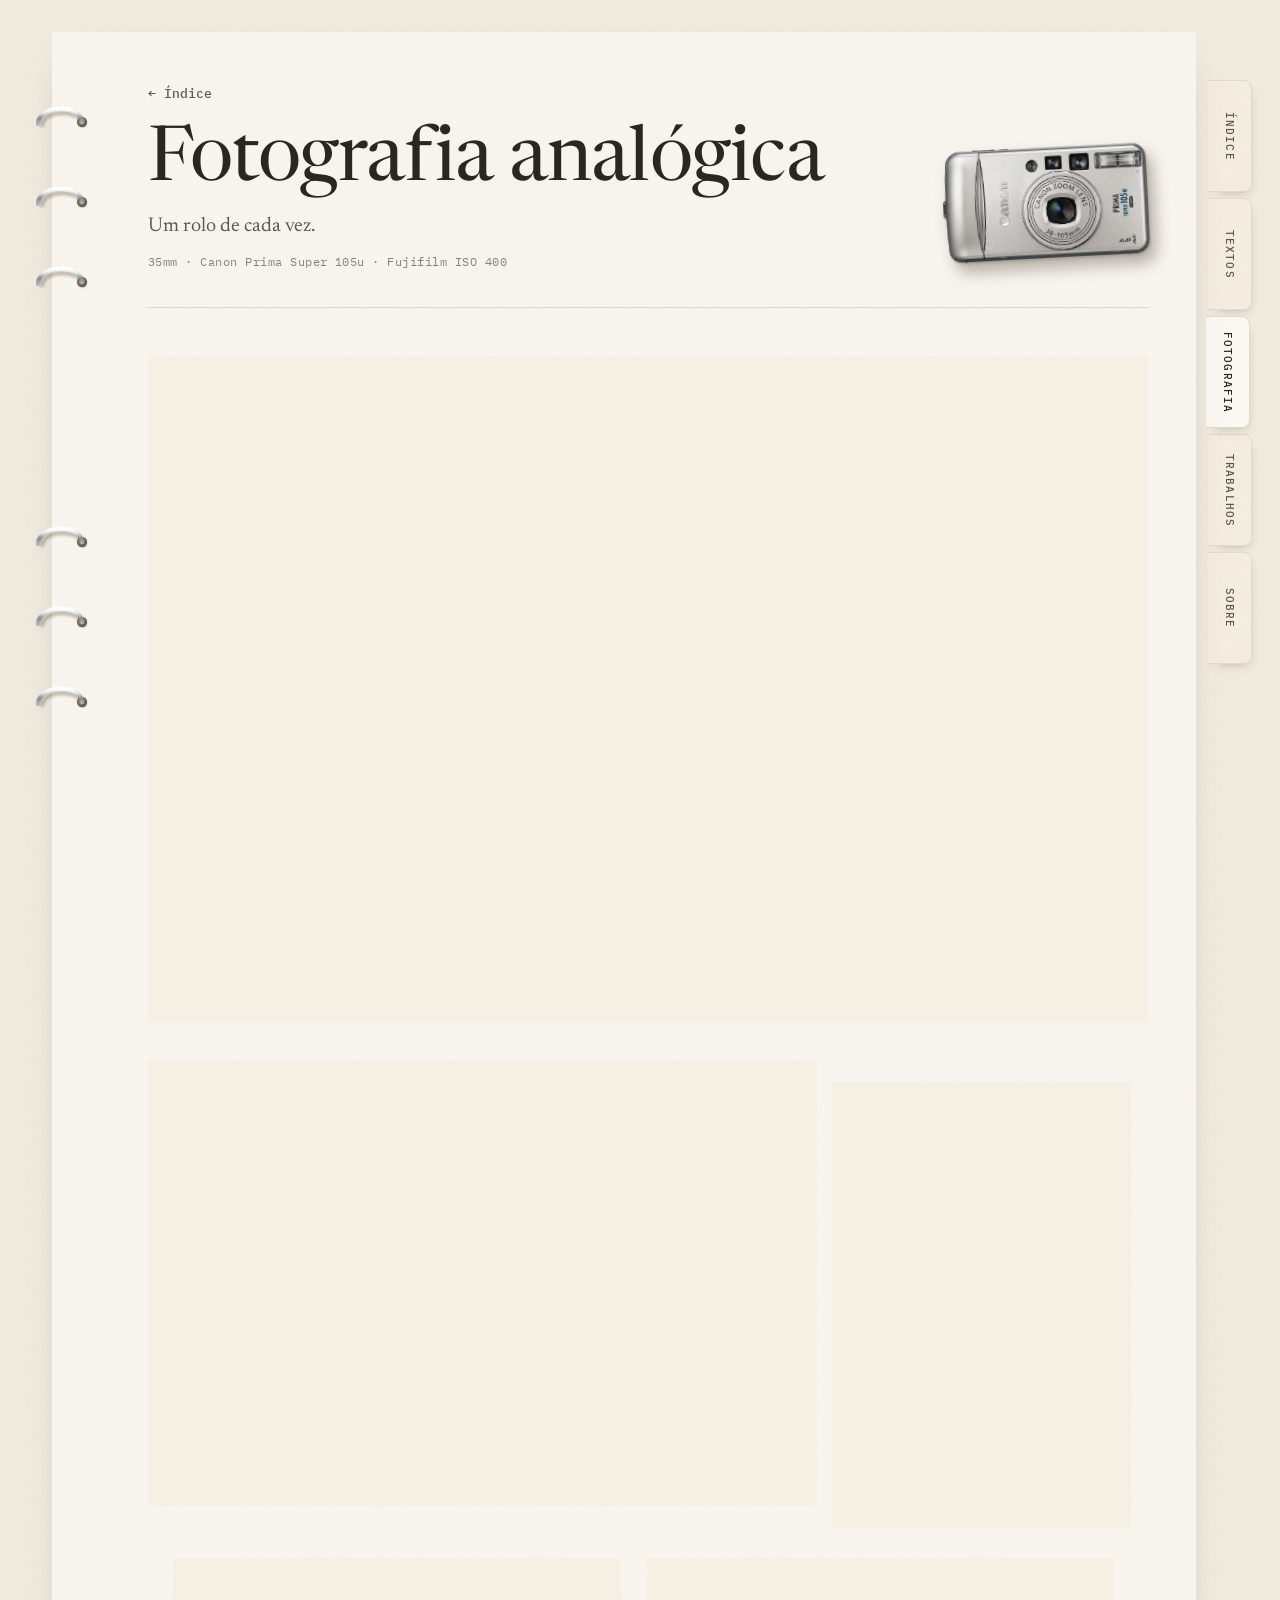
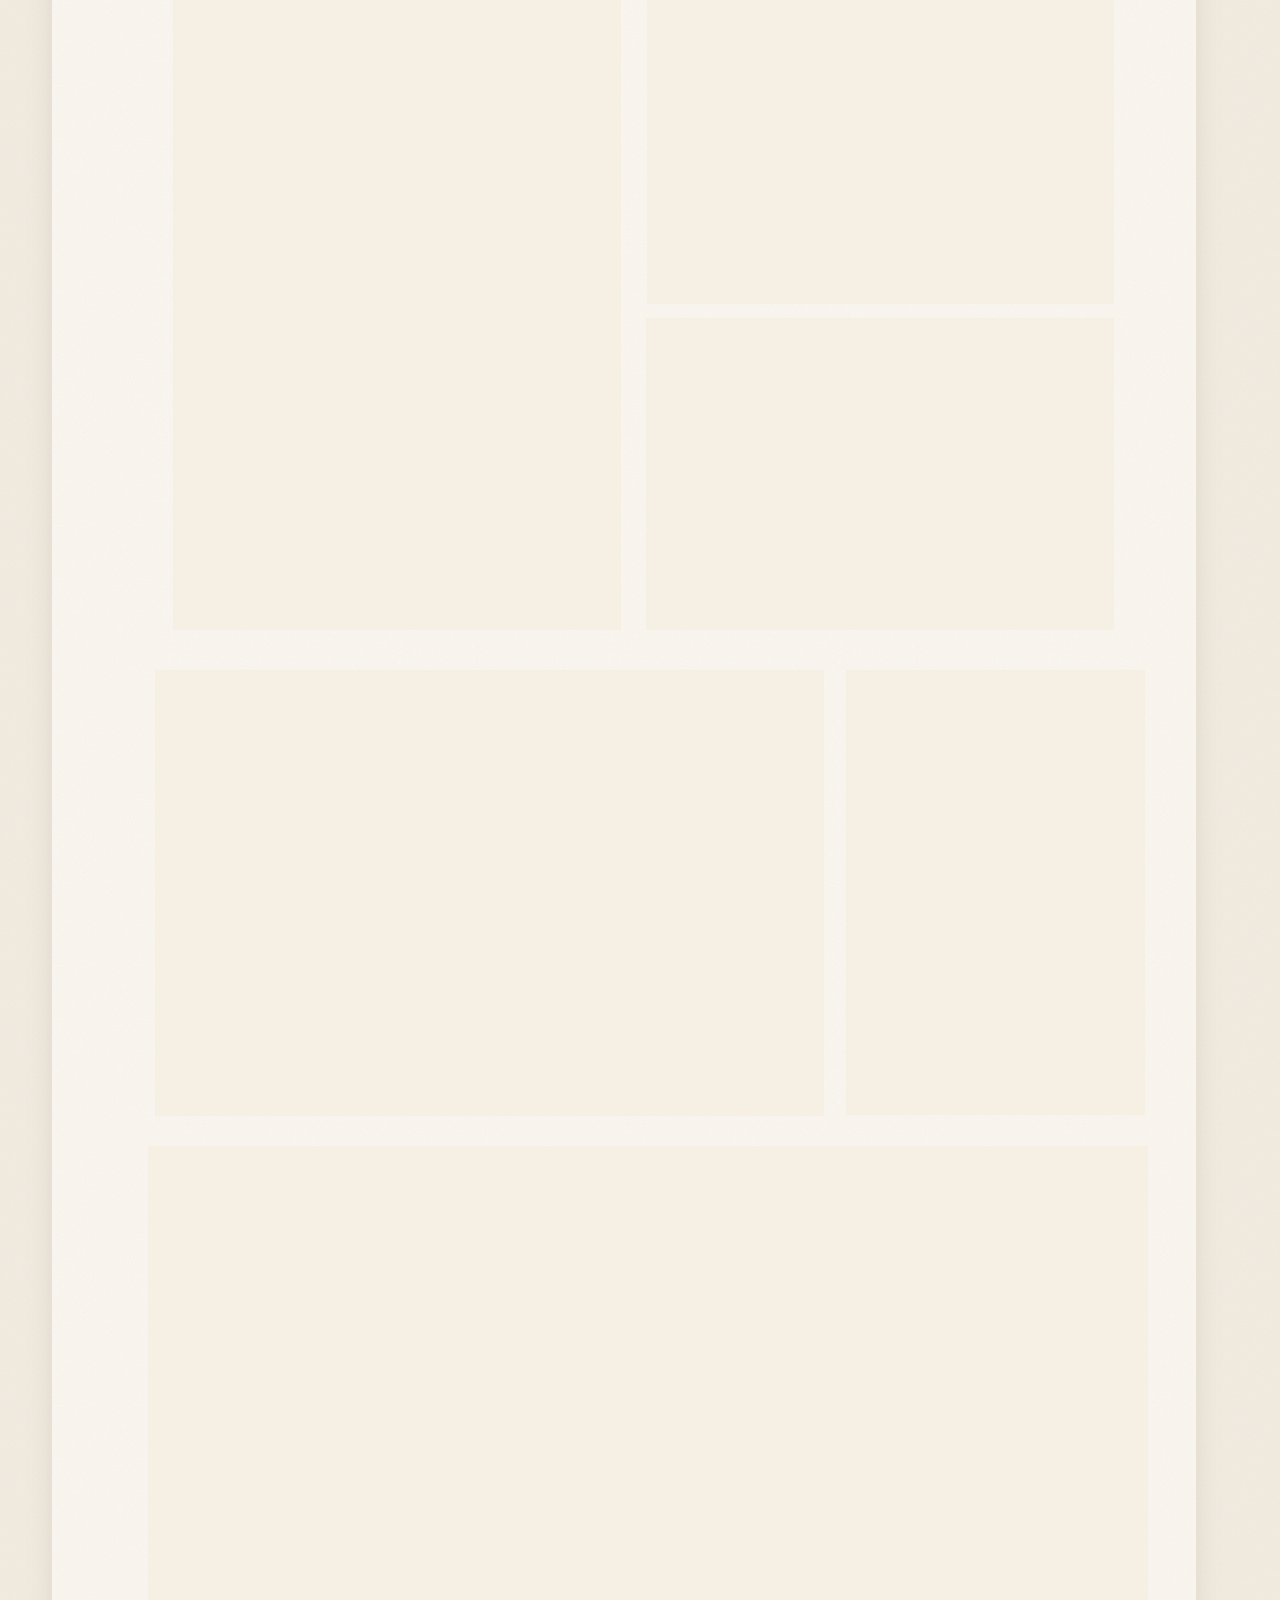
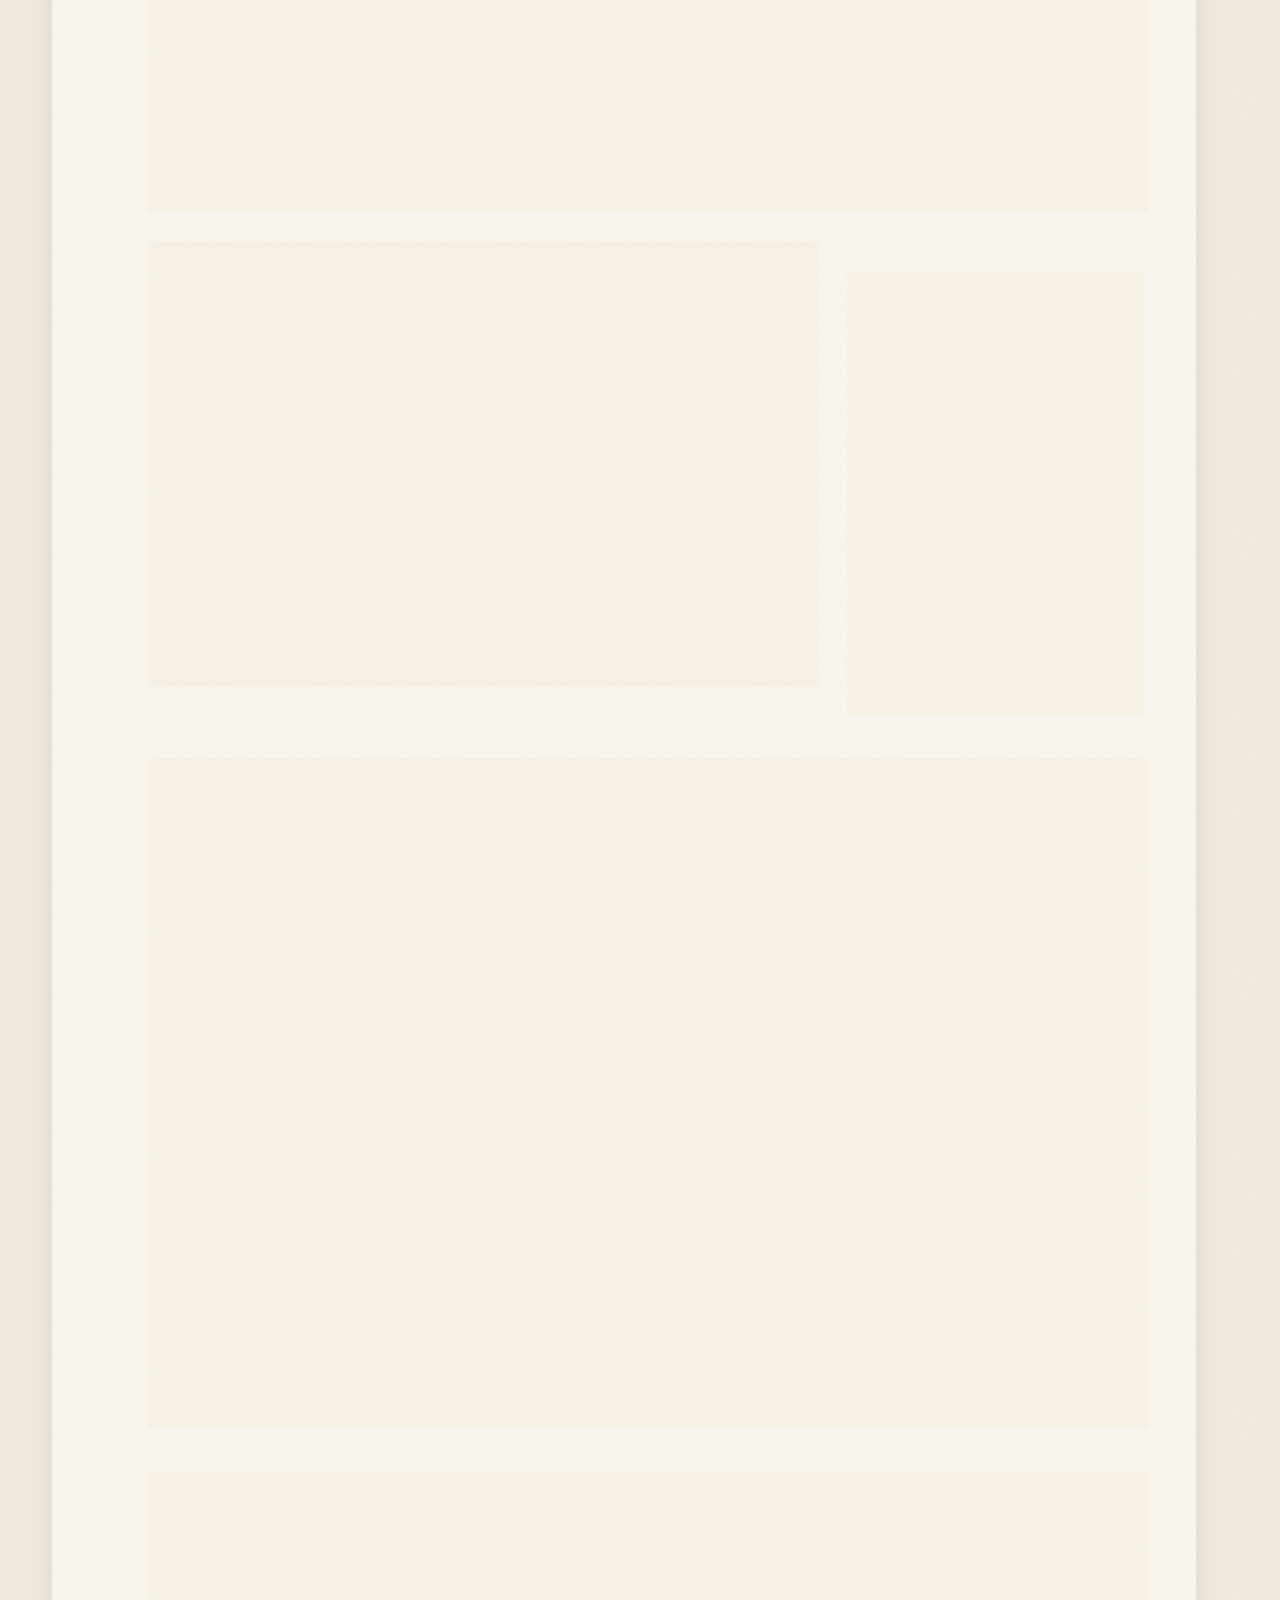
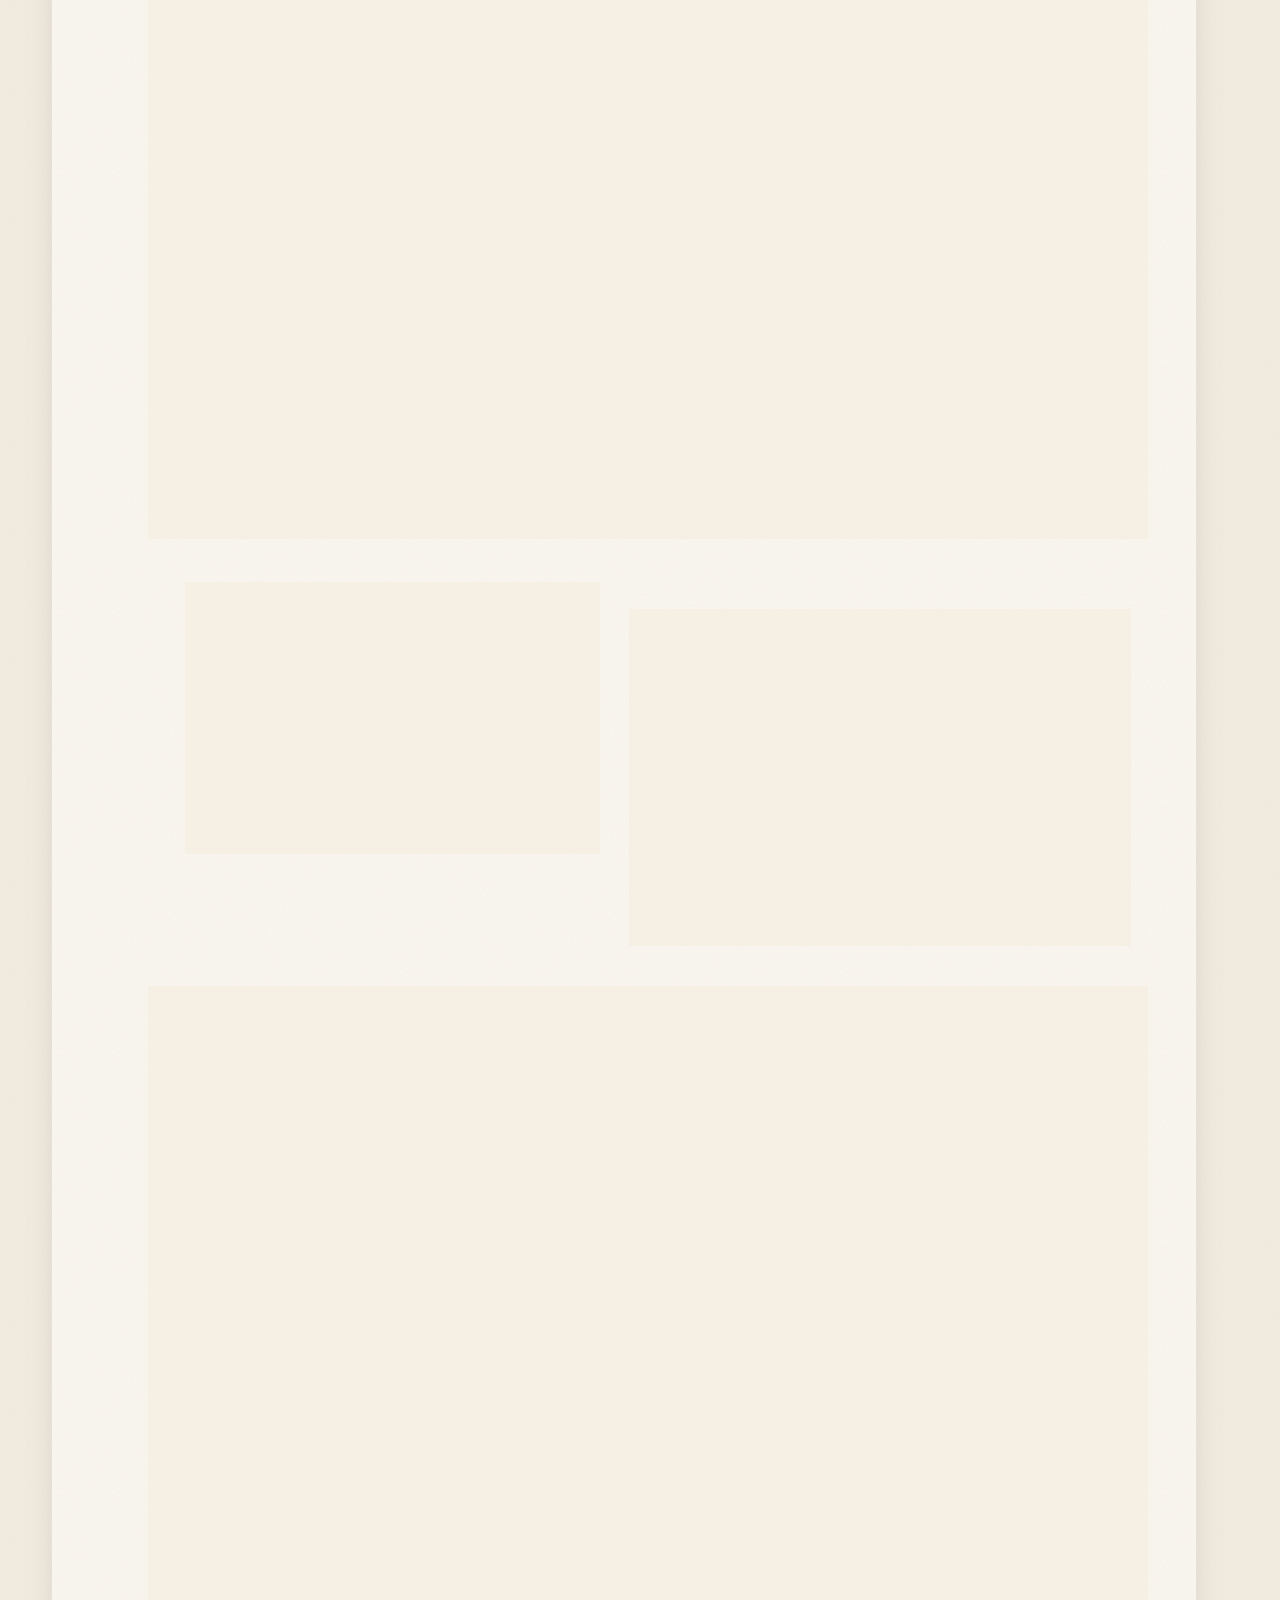
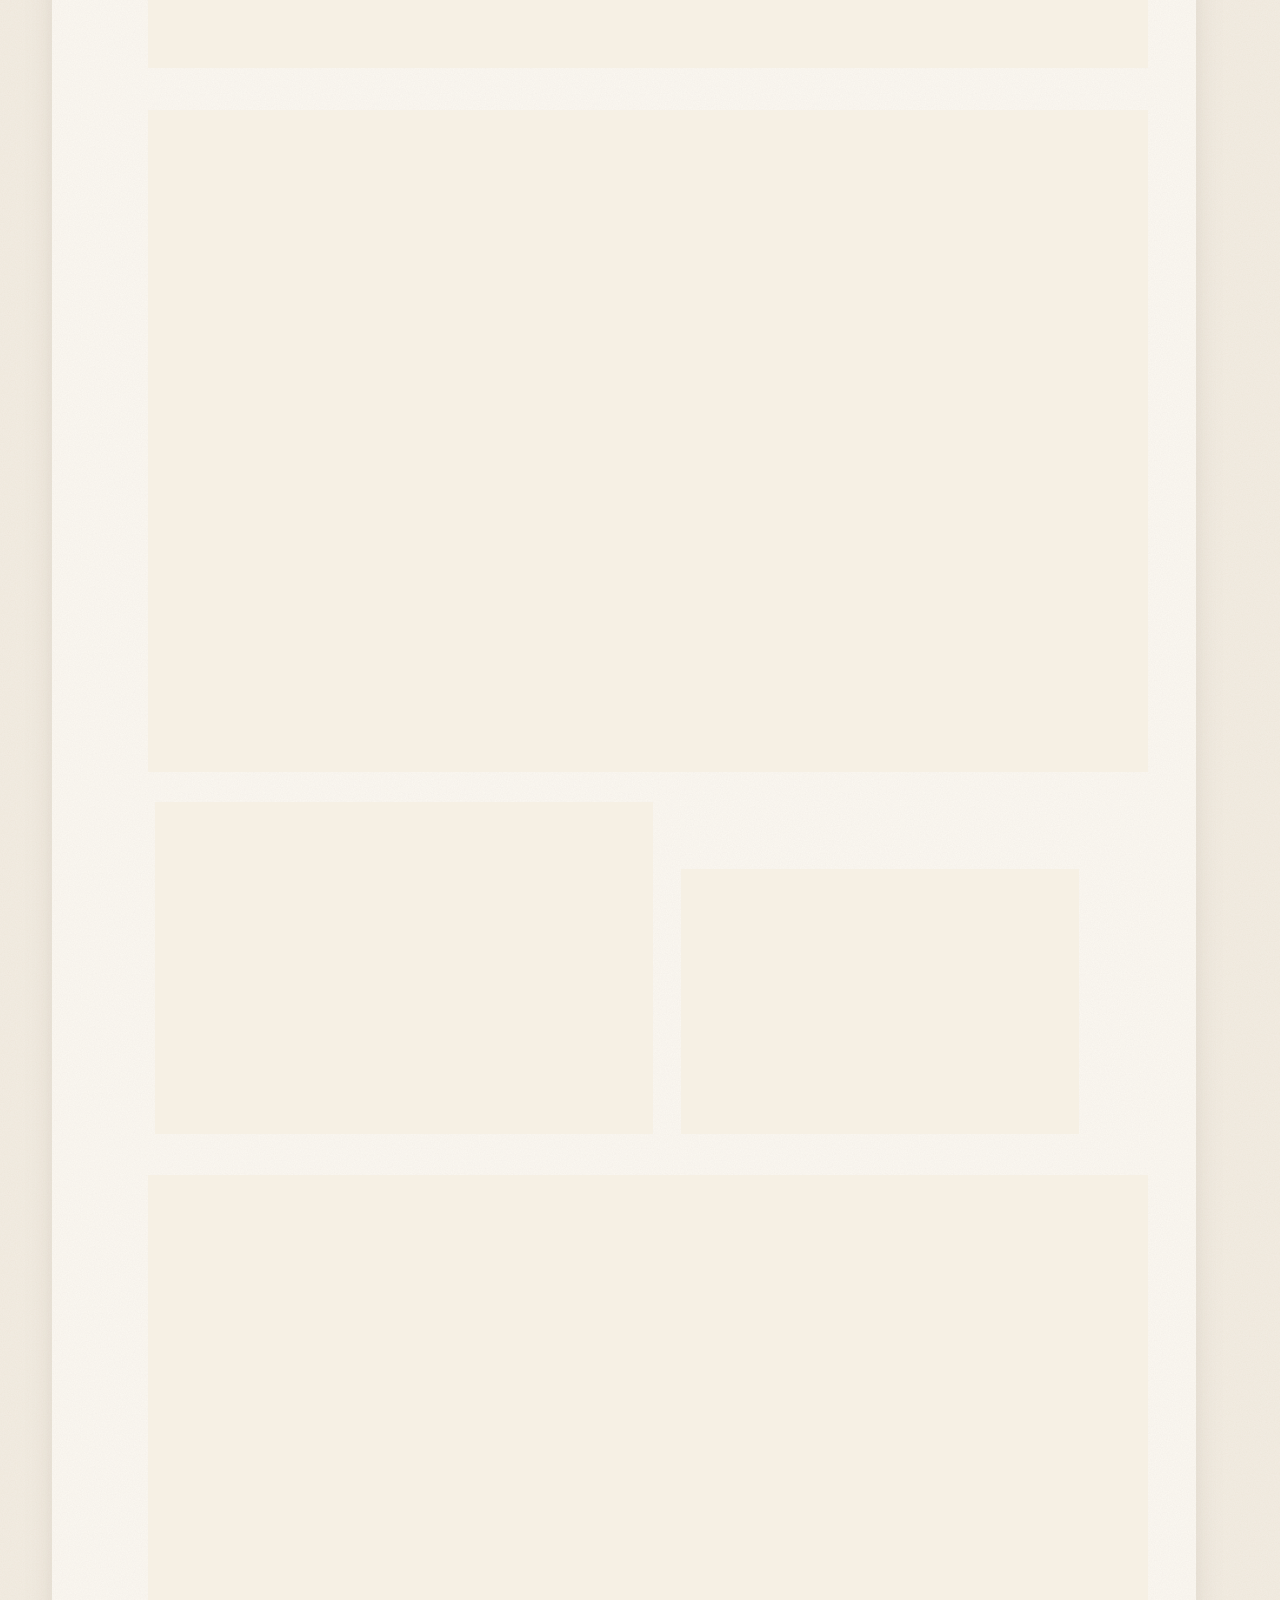
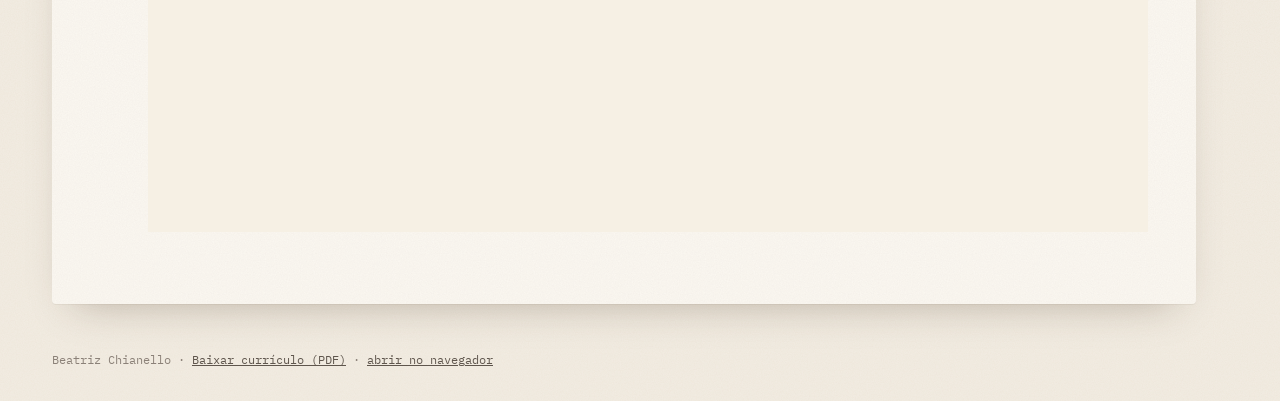
==== commit 7c1f5c87: "Atualiza portfólio" ====
--- a/fotografia.html
+++ b/fotografia.html
@@ -9,7 +9,7 @@
   <link rel="preconnect" href="https://fonts.googleapis.com">
   <link rel="preconnect" href="https://fonts.gstatic.com" crossorigin>
   <link href="https://fonts.googleapis.com/css2?family=Newsreader:ital,opsz,wght@0,6..72,400;0,6..72,500;1,6..72,400&family=Instrument+Sans:wght@400;500;600&family=IBM+Plex+Mono:wght@400;500;600&display=swap" rel="stylesheet">
-  <link rel="stylesheet" href="assets/css/estilo.css">
+  <link rel="stylesheet" href="assets/css/estilo.css?v=1795063549">
 </head>
 <body data-pagina="fotografia">
   <div class="fichario interna">
@@ -50,14 +50,14 @@
     <button type="button" class="seta ant" aria-label="Anterior">←</button>
     <button type="button" class="seta prox" aria-label="Próxima">→</button>
   </dialog>
-  <script src="assets/js/conteudo.js"></script>
-  <script src="assets/js/ajustes.js"></script>
-  <script src="assets/js/paginas.js"></script>
+  <script src="assets/js/conteudo.js?v=1795063549"></script>
+  <script src="assets/js/ajustes.js?v=1795063549"></script>
+  <script src="assets/js/paginas.js?v=1795063549"></script>
   <script>
     if (/^(localhost|127\.0\.0\.1|\[::1\])$/.test(location.hostname)) {
       fetch("/__editor/ping").then(function (r) { if (r.ok) { var s = document.createElement("script"); s.src = "/__editor/editor.js"; document.body.appendChild(s); } }).catch(function () {});
     }
   </script>
-  <script src="assets/js/camera.js"></script>
+  <script src="assets/js/camera.js?v=1795063549"></script>
 </body>
 </html>
--- a/assets/css/estilo.css
+++ b/assets/css/estilo.css
@@ -794,3 +794,105 @@
 @media (max-width: 900px) {
   .texto[data-tamanho], .texto[data-tamanho] .rosto { height: auto; }
 }
+
+/* =====================================================================
+   v6 — pilha giratória, Ollie com + / −
+   ===================================================================== */
+.pilha { position: relative; height: clamp(300px, 34vw, 420px); }
+.pilha-item {
+  position: absolute; width: 46%; aspect-ratio: 4 / 5; padding: 6px; border: 0; background: #fff; cursor: pointer;
+  box-shadow: 0 12px 24px -14px rgba(40,25,10,.55); overflow: hidden;
+  transition: left .45s var(--ease), top .45s var(--ease), transform .45s var(--ease), box-shadow .3s;
+}
+.pilha-item img { position: static; width: 100%; height: 100%; object-fit: cover; padding: 0; box-shadow: none; transform-origin: 50% 50%; }
+.mosaico.pilha img { position: static; width: 100%; aspect-ratio: auto; padding: 0; box-shadow: none; }
+.pilha-item[data-pos="0"] { left: 2%; top: 10%; transform: rotate(-6deg); z-index: 1; }
+.pilha-item[data-pos="1"] { left: 28%; top: 0; transform: rotate(1deg); z-index: 3; box-shadow: 0 18px 30px -14px rgba(40,25,10,.6); }
+.pilha-item[data-pos="2"] { left: 52%; top: 14%; transform: rotate(7deg); z-index: 2; }
+.pilha-item:hover, .pilha-item:focus-visible { filter: brightness(1.03); }
+.pilha-item:focus-visible { outline: 2px solid var(--rosa); outline-offset: 3px; }
+@media (prefers-reduced-motion: reduce) { .pilha-item { transition: none; } }
+
+.titulo-linha { display: flex; align-items: center; gap: 12px; margin: 0 0 var(--e4); }
+.titulo-linha h2 { margin: 0; }
+.projeto .titulo-linha .abrir-projeto {
+  flex: none; margin: 0; width: 34px; height: 34px; min-height: 0; padding: 0; justify-content: center;
+  border-radius: 50%; font: 400 22px/1 var(--texto);
+}
+.projeto .titulo-linha .abrir-projeto::before { content: none; }
+.projeto .topo .aberto { margin: 0 0 var(--e4); padding-top: var(--e3); border-top: 1px solid var(--linha); }
+.projeto .topo .aberto p { font-size: 16px; max-width: 52ch; }
+@media (max-width: 900px) { .pilha { height: 74vw; max-height: 380px; } }
+.mosaico.pilha img { left: auto; top: auto; transform: none; }
+
+/* =====================================================================
+   v7
+   ===================================================================== */
+/* Moldura branca, sombra e inclinação são do card; a imagem fica num quadro interno
+   (zoom e troca de imagem nunca cobrem a borda) */
+.pilha-item { overflow: visible; }
+.pilha-foto, .quadro-int { display: block; width: 100%; height: 100%; overflow: hidden; }
+.pilha-foto img, .quadro-int img { display: block; width: 100%; height: 100%; object-fit: cover; }
+.mini-foto, .capinha { overflow: visible; }
+
+/* Caneta: um gesto só */
+.caneta { touch-action: none; cursor: grab; }
+.caneta.na-mao { pointer-events: auto; cursor: grabbing; }
+.caneta-ativa, .caneta-ativa * { user-select: none; -webkit-user-select: none; }
+.devolver-caneta { display: none !important; }
+
+/* Galeria: largura escolhida para fotos sozinhas; quadro para zoom/posição */
+.galeria .linha.grande.com-largura figure { max-width: 100%; }
+.galeria .quadro-foto { display: block; overflow: hidden; }
+.galeria .quadro-foto img { display: block; }
+
+/* Sobre */
+.sobre { grid-template-areas: "carteira corpo" "carteira contatos"; }
+.sobre .licenca-grande { grid-area: carteira; }
+.sobre .corpo { grid-area: corpo; }
+.sobre .contatos { grid-area: contatos; margin-top: 0; align-self: start; }
+.so-estreito { display: none; }
+@media (max-width: 900px) {
+  .galeria .linha.grande.com-largura figure { width: 100% !important; }
+  /* carteirinha à esquerda, contatos empilhados à direita, bio embaixo */
+  .sobre { grid-template-columns: minmax(0, 46%) minmax(0, 1fr); grid-template-areas: "carteira contatos" "corpo corpo"; gap: var(--e4) 12px; }
+  .sobre .licenca-grande { width: 100%; padding: 10px; transform: rotate(-2deg); }
+  .sobre .licenca-grande strong { font-size: 16px; }
+  .sobre .licenca-grande small { font-size: 11px; }
+  .sobre .contatos { grid-template-columns: 1fr; gap: 8px; align-self: center; }
+  .sobre .contatos li, .sobre .contatos a { min-width: 0; }
+  .sobre .contatos a { width: 100%; padding: 8px 10px; font-size: 14px; gap: 8px; }
+  .so-largo { display: none; }
+  .so-estreito { display: inline; }
+}
+
+/* =====================================================================
+   v8 — case Ollie completo
+   ===================================================================== */
+.projeto .capa { overflow: visible; }
+.projeto .capa .quadro-int { width: 100%; height: auto; }
+.projeto .capa .quadro-int img { aspect-ratio: 4 / 3; height: auto; }
+.projeto .capa.retrato .quadro-int img { aspect-ratio: 4 / 5; }
+.projeto .capa[data-tamanho] { width: calc(100% * var(--tam, 1)); justify-self: center; }
+.projeto .capa.retrato[data-tamanho] { width: min(100%, calc(420px * var(--tam, 1))); }
+.secao-case h3 { font: 500 12.5px/1.3 var(--mono); letter-spacing: .02em; color: var(--tinta-3); margin: var(--e4) 0 4px; }
+.secao-case p { margin: 0; }
+.imagem-case { margin: var(--e4) 0 !important; width: calc(100% * var(--tam, 1)); max-width: 100%; }
+.ampliar-case { all: unset; display: block; width: 100%; box-sizing: border-box; cursor: zoom-in; background: #fff; padding: 6px; box-shadow: 0 10px 20px -14px rgba(40,25,10,.5); }
+.ampliar-case:focus-visible { outline: 2px solid var(--rosa); outline-offset: 3px; }
+.imagem-case .quadro-int { height: auto; }
+.imagem-case .quadro-int img { width: 100%; height: auto; object-fit: cover; }
+.mini-foto.m1, .mini-foto.m3 { width: calc(44% * var(--tam, 1)); }
+
+/* Galeria em composição livre: posições em frações da largura (--u = largura da galeria) */
+.galeria.livre { display: block; position: relative; height: calc(var(--u, 1000px) * var(--fundo, 1)); }
+.galeria.livre .item-livre {
+  position: absolute; left: calc(var(--u) * var(--x)); top: calc(var(--u) * var(--y));
+  width: calc(var(--u) * var(--w)); height: calc(var(--u) * var(--h));
+}
+.galeria.livre figure, .galeria.livre button, .galeria.livre .quadro-foto { width: 100%; height: 100%; }
+.galeria.livre .quadro-foto img { width: 100%; height: 100%; object-fit: cover; }
+.galeria.previa-celular { width: 343px; max-width: 100%; margin: 0 auto; outline: 1px dashed var(--linha); outline-offset: 12px; }
+.galeria.previa-celular:not(.livre) { display: flex; flex-direction: column; gap: 18px; }
+.galeria.previa-celular:not(.livre) .linha { flex-direction: column; }
+.galeria.previa-celular:not(.livre) figure { width: 100% !important; margin-top: 0 !important; }
